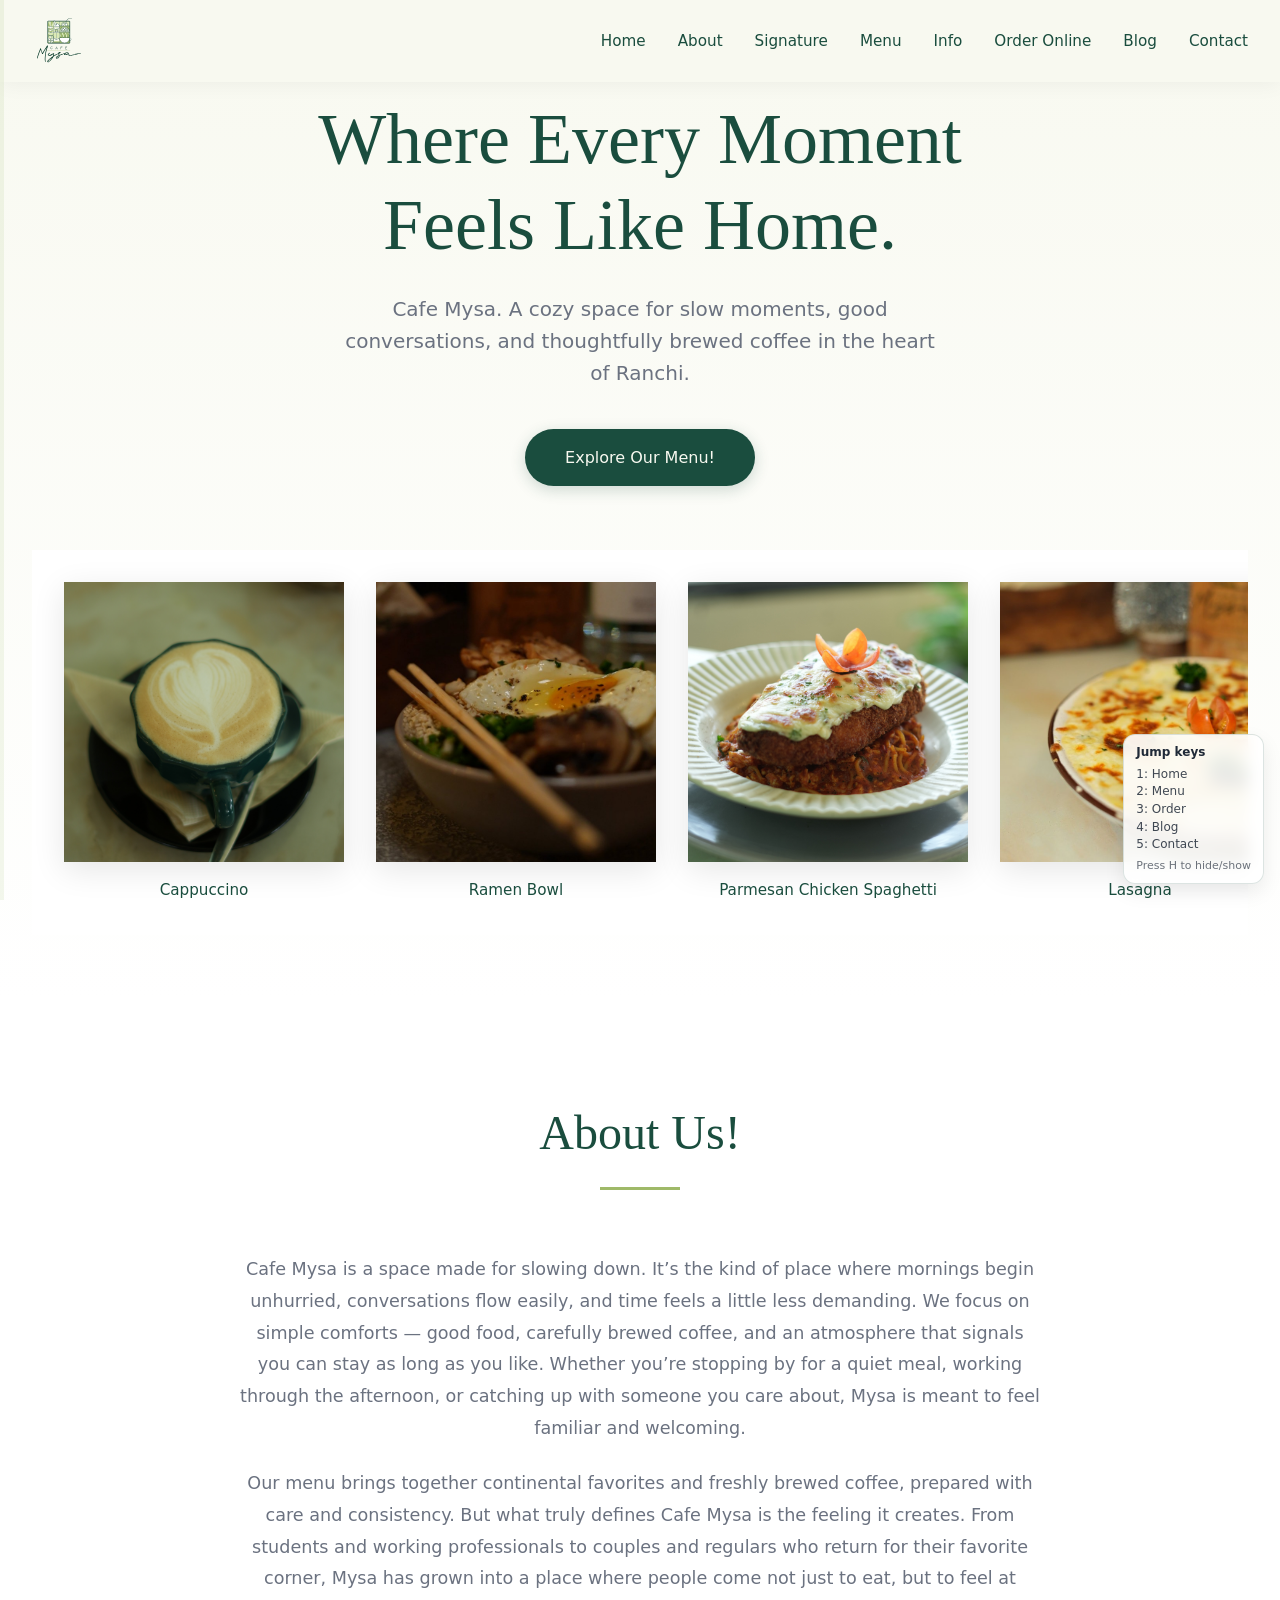
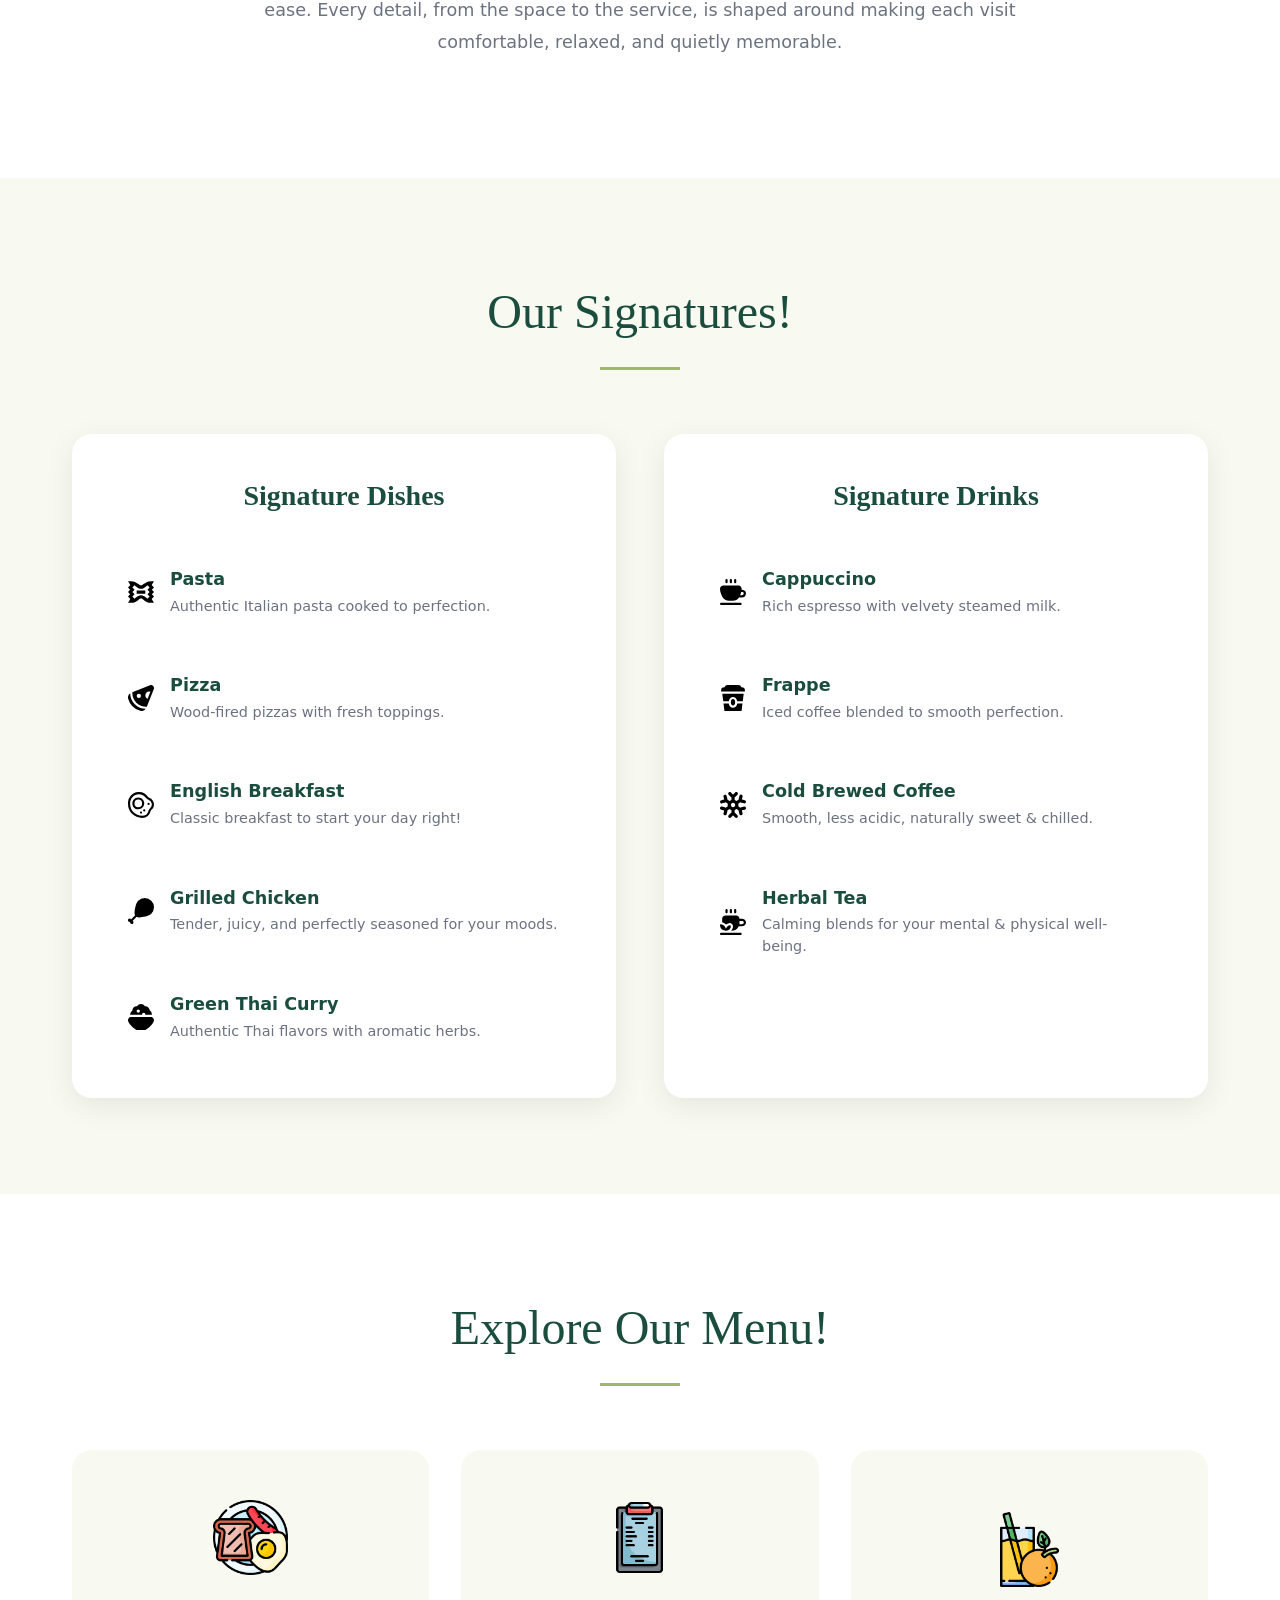
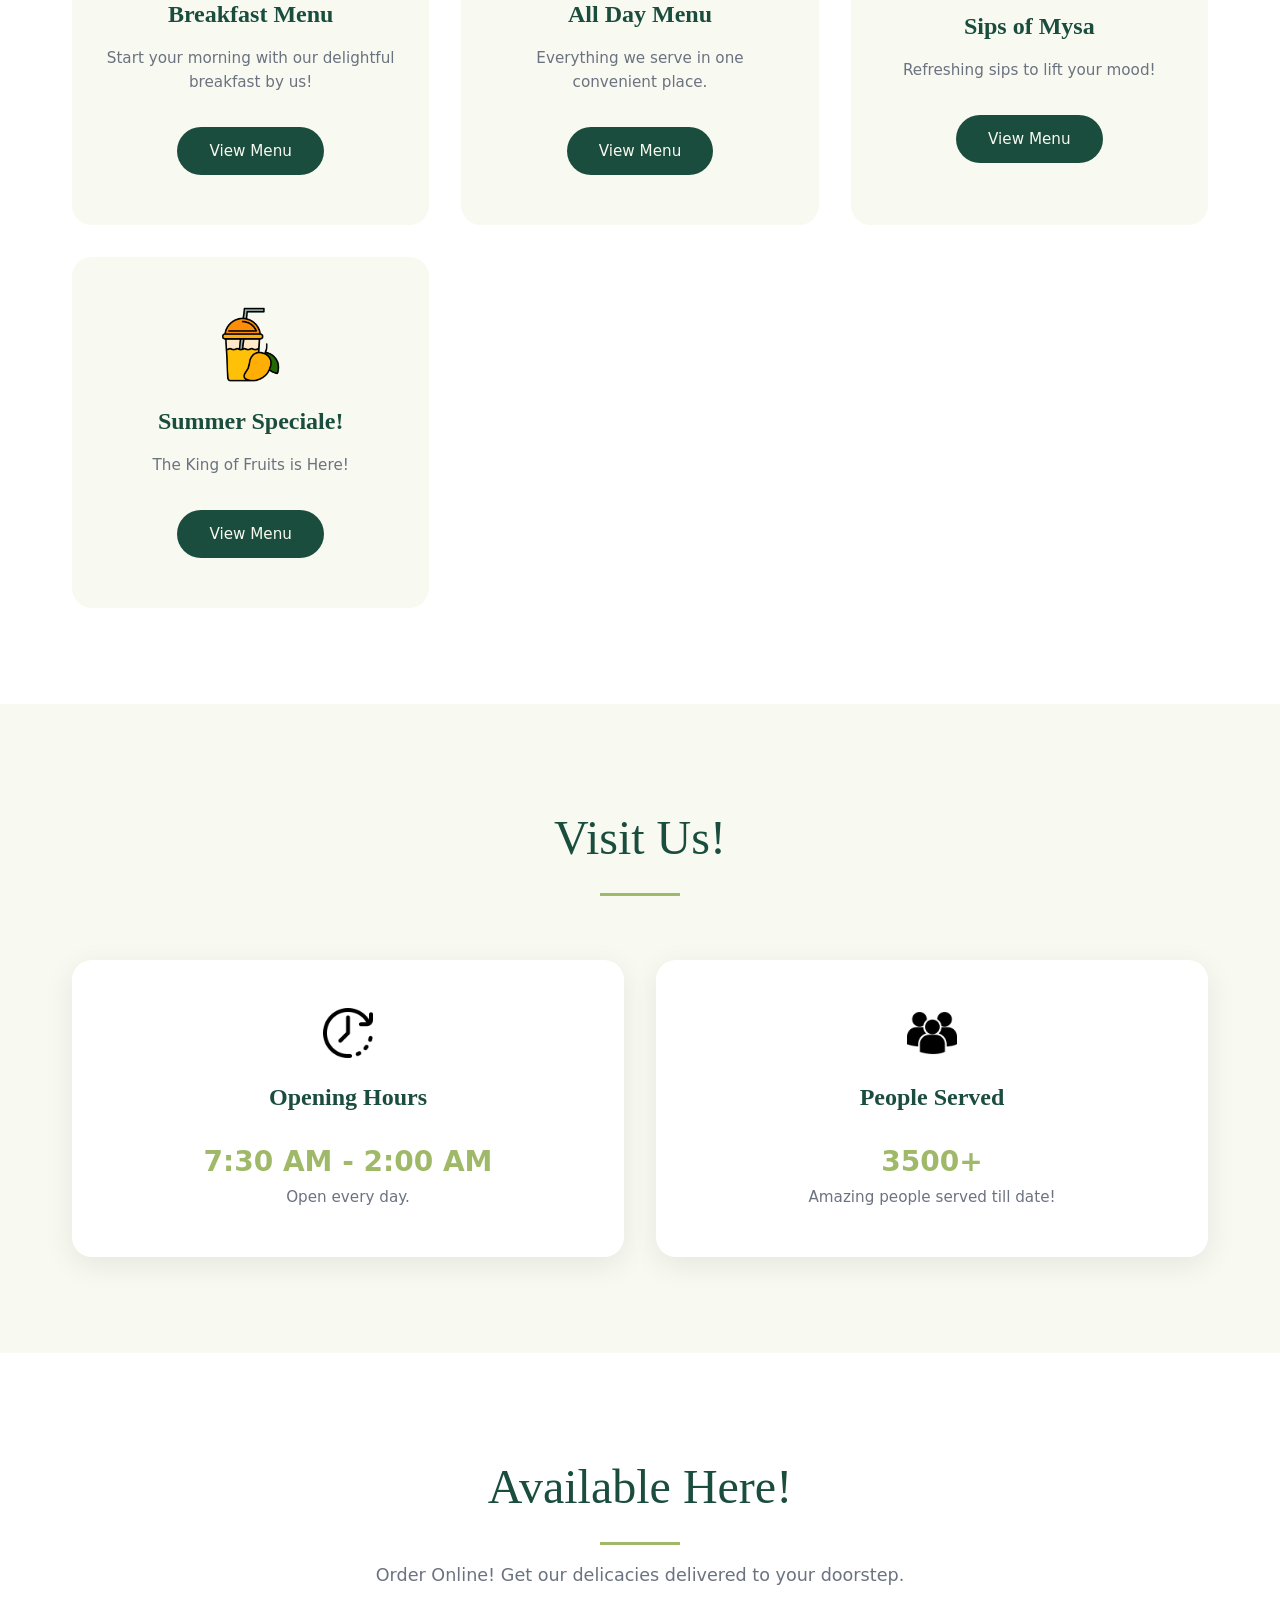
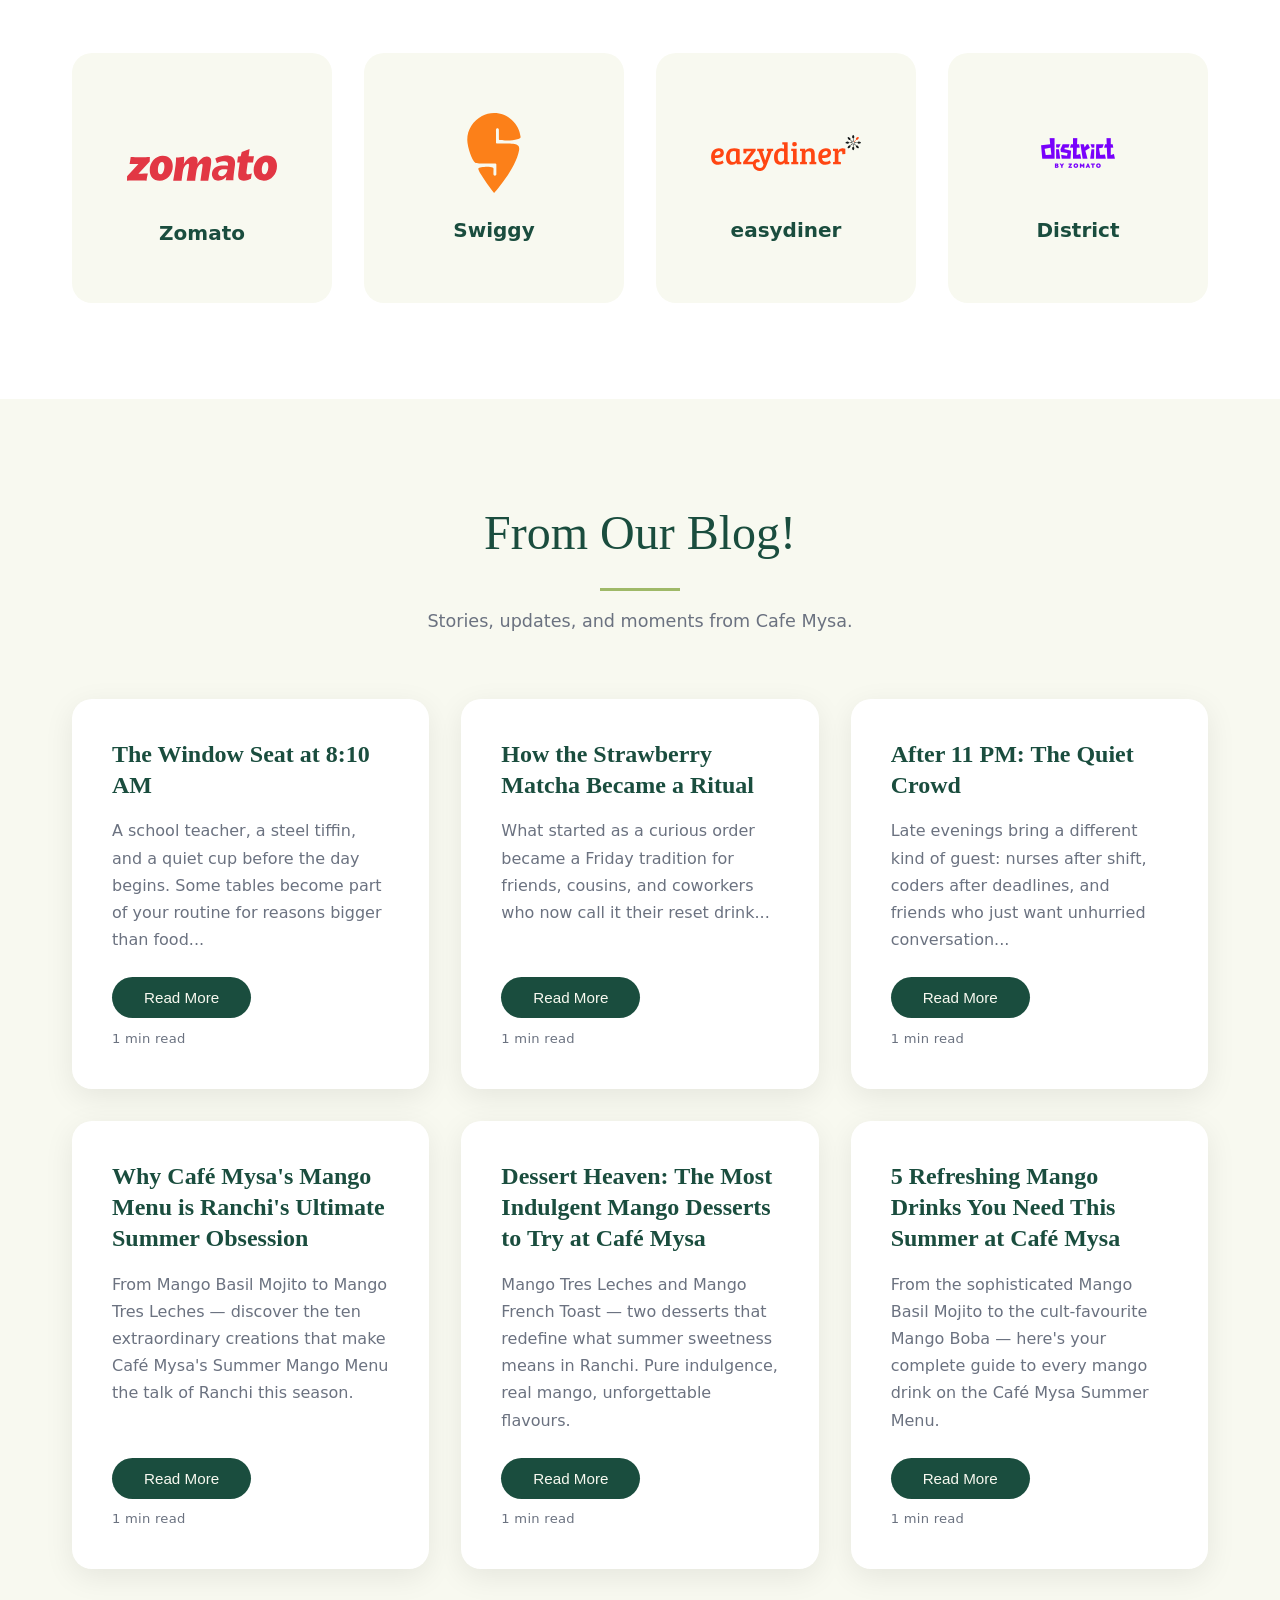
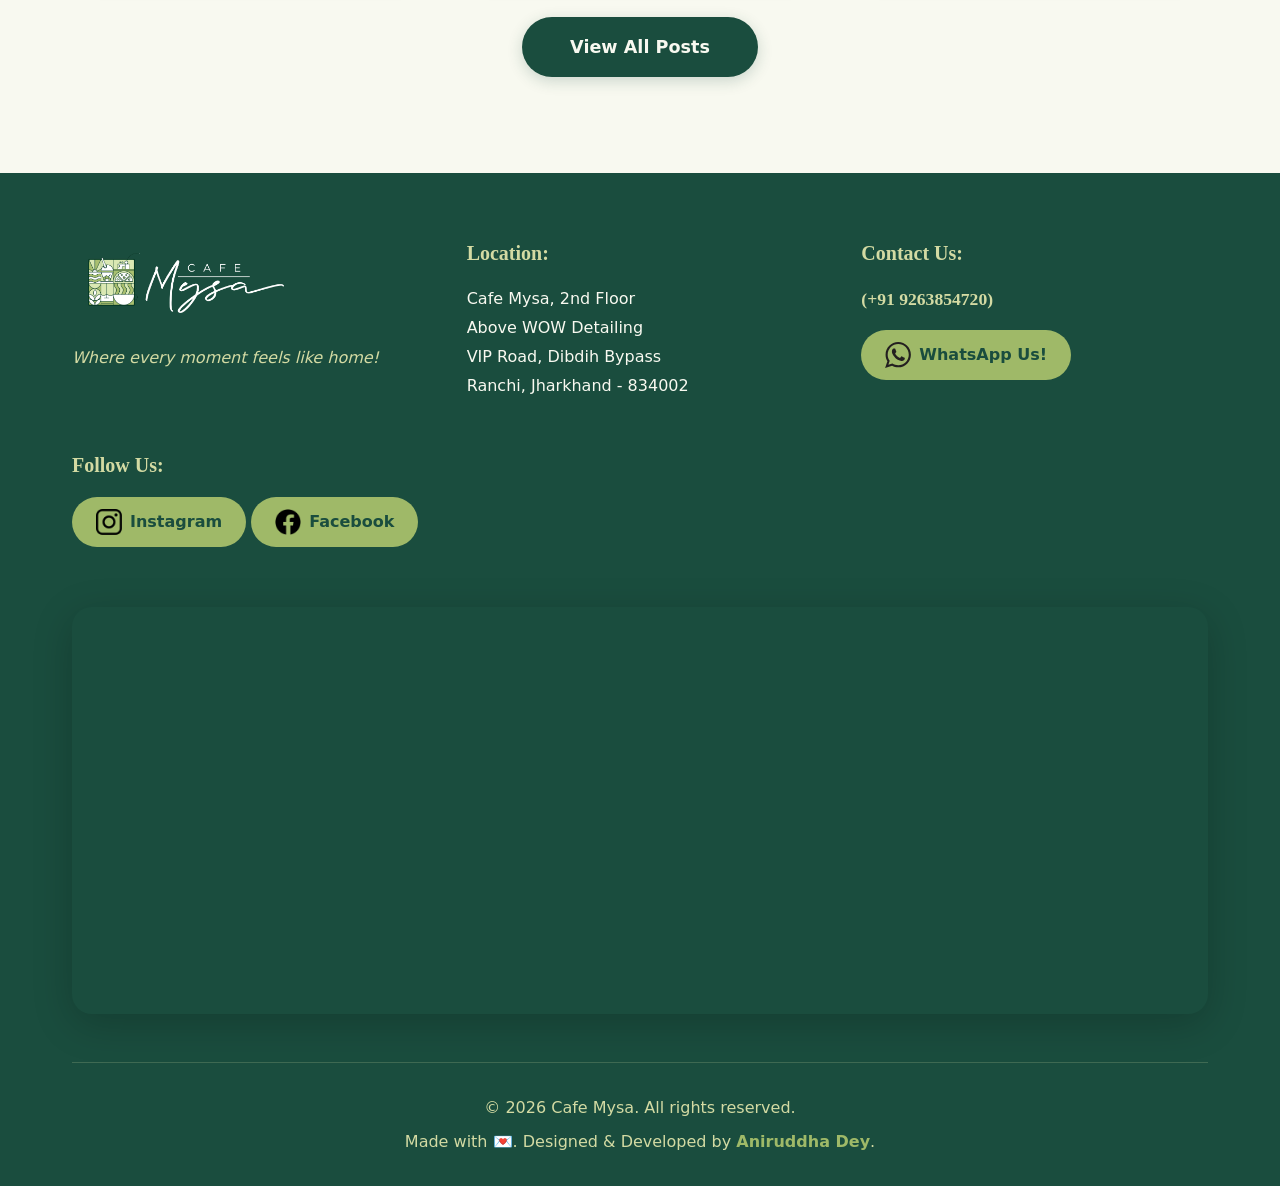
==== index.html @ 949f26b7 "Add summer mango menu blogs (blog11-blog20)" ====
<!DOCTYPE html>
<!-- Website designed and developed by Aniruddha Dey -->
<html lang="en">
<head>
    <meta charset="UTF-8">
    <meta name="viewport" content="width=device-width, initial-scale=1.0">
    <title>Cafe Mysa - Where Every Moment Feels Like Home.</title>
    <meta name="description" content="Cafe Mysa serves the best continental food and freshly brewed coffee in Ranchi, Jharkhand. Experience comfort, taste, and warmth.">
    <link rel="stylesheet" href="./css/style.css">
</head>
<body>
    
    <!-- ===============================
         LOADING SCREEN
         =============================== -->
    <div class="loader" id="loader">
        <div class="loader-content">
            <img src="assets/Cafe Mysa_Final-01.svg" alt="Cafe Mysa Logo" class="loader-logo">
            <h1 class="loader-text">Welcome to Cafe Mysa!</h1>
        </div>
    </div>

    <!-- ===============================
         NAVIGATION
         =============================== -->
    <nav class="navbar" id="navbar">
        <div class="nav-container">
            <div class="nav-logo">
                <img src="./assets/Cafe Mysa_Final-01.svg" alt="Cafe Mysa Logo">
            </div>
            <button class="nav-toggle" id="navToggle" aria-label="Toggle navigation">
                <span></span>
                <span></span>
                <span></span>
            </button>
            <ul class="nav-menu" id="navMenu">
                <li><a href="#home" class="nav-link">Home</a></li>
                <li><a href="#about" class="nav-link">About</a></li>
                <li><a href="#signature" class="nav-link">Signature</a></li>
                <li><a href="#menu" class="nav-link">Menu</a></li>
                <li><a href="#info" class="nav-link">Info</a></li>
                <li><a href="#order" class="nav-link">Order Online</a></li>
                <li><a href="#blog" class="nav-link">Blog</a></li>
                <li><a href="#contact" class="nav-link">Contact</a></li>
            </ul>
        </div>
    </nav>

    <!-- ===============================
         HERO SECTION
         =============================== -->
    <section class="hero" id="home">
        <div class="hero-content">
            <h1 class="hero-title fade-in">Where Every Moment<br>Feels Like Home.</h1>
            <p class="hero-subtitle fade-in-delay">Cafe Mysa. A cozy space for slow moments, good conversations, and thoughtfully brewed coffee in the heart of Ranchi.</p>
            <a href="#menu" class="cta-button fade-in-delay-2">Explore Our Menu!</a>
        </div>
        
        <!-- Horizontal Scrolling Image Strip -->
        <div class="image-strip-container">
            <div class="image-strip" id="imageStrip">
                <!-- Signature Dishes -->
                <div class="strip-item">
                    <div class="strip-image">
                        <img src="./images/Cappuccino.JPG" alt="Cappuccino">
                    </div>
                    <p class="strip-label">Cappuccino</p>
                </div>
                <div class="strip-item">
                    <div class="strip-image">
                        <img src="./images/Ramen_Bowl.JPG" alt="Ramen Bowl">
                    </div>
                    <p class="strip-label">Ramen Bowl</p>
                </div>
                <div class="strip-item">
                    <div class="strip-image">
                        <img src="./images/ChickenSpaghetti.JPG" alt="Chicken Spaghetti">
                    </div>
                    <p class="strip-label">Parmesan Chicken Spaghetti</p>
                </div>
                <div class="strip-item">
                    <div class="strip-image">
                        <img src="./images/Lasagna.JPG" alt="Lasagna">
                    </div>
                    <p class="strip-label">Lasagna</p>
                </div>
                <div class="strip-item">
                    <div class="strip-image">
                        <img src="./images/LotusBiscoffCheescake.JPG" alt="Lotus Biscoff Cheescake">
                    </div>
                    <p class="strip-label">Lotus Biscoff Cheescake</p>
                </div>
                <!-- Signature Drinks -->
                <div class="strip-item">
                    <div class="strip-image">
                         <img src="./images/Jhol Momo.JPG" alt="Jhol Momo">
                    </div>
                    <p class="strip-label">Jhol Momo</p>
                </div>
                <div class="strip-item">
                    <div class="strip-image">
                         <img src="./images/StrawberryMatcha.jpg" alt="Strawberry Matcha Frappe">
                    </div>
                    <p class="strip-label">Strawberry Matcha Frappe</p>
                </div>
                <div class="strip-item">
                    <div class="strip-image">
                        <img src="./images/GrilledChicken.JPG" alt="Grilled Chicken">
                    </div>
                    <p class="strip-label">Grilled Chicken</p>
                </div>
                <div class="strip-item">
                    <div class="strip-image">
                        <img src="./images/MatchaLatte.jpg" alt="Matcha Latte">
                    </div>
                    <p class="strip-label">Matcha Latte</p>
                </div>
            </div>
        </div>
    </section>

    <!-- ===============================
         ABOUT US SECTION
         =============================== -->
    <section class="about" id="about">
        <div class="container">
            <div class="section-header">
                <h2 class="section-title reveal">About Us!</h2>
                <div class="title-underline"></div>
            </div>
            <div class="about-content reveal">
                <p class="about-text">
                    Cafe Mysa is a space made for slowing down. It’s the kind of place where mornings begin unhurried, conversations flow easily, and time feels a little less demanding. We focus on simple comforts — good food, carefully brewed coffee, and an atmosphere that signals you can stay as long as you like. Whether you’re stopping by for a quiet meal, working through the afternoon, or catching up with someone you care about, Mysa is meant to feel familiar and welcoming.
                </p>
                <p class="about-text">
                    Our menu brings together continental favorites and freshly brewed coffee, prepared with care and consistency. But what truly defines Cafe Mysa is the feeling it creates. From students and working professionals to couples and regulars who return for their favorite corner, Mysa has grown into a place where people come not just to eat, but to feel at ease. Every detail, from the space to the service, is shaped around making each visit comfortable, relaxed, and quietly memorable.
                </p>
            </div>
        </div>
    </section>

    <!-- ===============================
         SIGNATURE SECTION
         =============================== -->
    <section class="signature" id="signature">
        <div class="container">
            <div class="section-header">
                <h2 class="section-title reveal">Our Signatures!</h2>
                <div class="title-underline"></div>
            </div>
            
            <div class="signature-grid">
                <!-- Signature Dishes -->
                <div class="signature-column reveal">
                    <h3 class="signature-subtitle">Signature Dishes</h3>
                    <div class="signature-list">
                        <div class="signature-item">
                            <div class="signature-icon">
                                <div class="pasta-icon">
                            <img src="./icons/pasta.svg" alt="Pasta Icon">
                        </div>
                            </div>
                            <div class="signature-details">
                                <h4>Pasta</h4>
                                <p>Authentic Italian pasta cooked to perfection.</p>
                            </div>
                        </div>
                        <div class="signature-item">
                            <div class="signature-icon">
                                <div class="pizza-icon">
                            <img src="./icons/pizza-slice.svg" alt="Pizza Icon">
                        </div>
                            </div>
                            <div class="signature-details">
                                <h4>Pizza</h4>
                                <p>Wood-fired pizzas with fresh toppings.</p>
                            </div>
                        </div>
                        <div class="signature-item">
                            <div class="signature-icon">
                                <div class="breakfast-icon">
                            <img src="./icons/english breakfast.svg" alt="English Breakfast Icon">
                        </div>
                            </div>
                            <div class="signature-details">
                                <h4>English Breakfast</h4>
                                <p>Classic breakfast to start your day right!</p>
                            </div>
                        </div>
                        <div class="signature-item">
                            <div class="signature-icon">
                                <div class="chicken-icon">
                            <img src="./icons/chicken.svg" alt="Chicken Icon">
                        </div>
                            </div>
                            <div class="signature-details">
                                <h4>Grilled Chicken</h4>
                                <p>Tender, juicy, and perfectly seasoned for your moods.</p>
                            </div>
                        </div>
                        <div class="signature-item">
                            <div class="signature-icon">
                                <div class="curry-icon">
                            <img src="./icons/green thai curry.svg" alt="Green Thai Curry Icon">
                        </div>
                            </div>
                            <div class="signature-details">
                                <h4>Green Thai Curry</h4>
                                <p>Authentic Thai flavors with aromatic herbs.</p>
                            </div>
                        </div>
                    </div>
                </div>

                <!-- Signature Drinks -->
                <div class="signature-column reveal">
                    <h3 class="signature-subtitle">Signature Drinks</h3>
                    <div class="signature-list">
                        <div class="signature-item">
                            <div class="signature-icon">
                                <div class="cappuccino-icon">
                            <img src="./icons/cappucino.svg" alt="Cappuccino Icon">
                        </div>
                            </div>
                            <div class="signature-details">
                                <h4>Cappuccino</h4>
                                <p>Rich espresso with velvety steamed milk.</p>
                            </div>
                        </div>
                        <div class="signature-item">
                            <div class="signature-icon">
                                <div class="frappe-icon">
                            <img src="./icons/frappe.svg" alt="Frappe Icon">
                        </div>
                            </div>
                            <div class="signature-details">
                                <h4>Frappe</h4>
                                <p>Iced coffee blended to smooth perfection.</p>
                            </div>
                        </div>
                        <div class="signature-item">
                            <div class="signature-icon">
                                <div class="cold-brew-icon">
                            <img src="./icons/cold coffee.svg" alt="Cold Brewed Coffee Icon">
                        </div>
                            </div>
                            <div class="signature-details">
                                <h4>Cold Brewed Coffee</h4>
                                <p>Smooth, less acidic, naturally sweet & chilled.</p>
                            </div>
                        </div>
                        <div class="signature-item">
                            <div class="signature-icon">
                                <div class="herbaltea-icon">
                            <img src="./icons/tea.svg" alt="Herbal Tea Icon">
                        </div>
                            </div>
                            <div class="signature-details">
                                <h4>Herbal Tea</h4>
                                <p>Calming blends for your mental & physical well-being.</p>
                            </div>
                        </div>
                    </div>
                </div>
            </div>
        </div>
    </section>

    <!-- ===============================
         MENU SECTION
         =============================== -->
    <section class="menu-section" id="menu">
        <div class="container">
            <div class="section-header">
                <h2 class="section-title reveal">Explore Our Menu!</h2>
                <div class="title-underline"></div>
            </div>
            
            <div class="menu-grid">
                <div class="menu-card reveal">
                    <div class="menu-card-icon">
                        <div class="breakfastmenu-icon">
                            <img src="./icons/breakfast-menu.svg" alt="Breakfast Menu Icon">
                        </div>
                    </div>
                    <h3>Breakfast Menu</h3>
                    <p>Start your morning with our delightful breakfast by us!</p>
                    <a href="#" class="menu-button" data-menu="breakfast">View Menu</a>
                </div>
                
                <div class="menu-card reveal">
                    <div class="fullmenu-icon">
                        <div class="fullmenu-icon">
                            <img src="./icons/mainmenu.svg" alt="Main Menu Icon">
                        </div>
                    </div>
                    <h3>All Day Menu</h3>
                    <p>Everything we serve in one convenient place.</p>
                    <a href="#" class="menu-button" data-menu="FullMenu">View Menu</a>
                </div>
                
                <div class="menu-card reveal">
                    <div class="sips-icon">
                        <div class="sips-icon">
                            <img src="./icons/sips-logo.svg" alt="Sips of Mysa Icon">
                        </div>
                    </div>
                    <h3>Sips of Mysa</h3>
                    <p>Refreshing sips to lift your mood!</p>
                    <a href="#" class="menu-button" data-menu="Sips">View Menu</a>
                </div>

                <div class="menu-card reveal">
                    <div class="summerspeciale-icon">
                        <div class="summerspeciale-icon">
                            <img src="./icons/summer-speciale.svg" alt="Summer Speciale Icon">
                        </div>
                    </div>
                    <h3>Summer Speciale!</h3>
                    <p>The King of Fruits is Here!</p>
                    <a href="#" class="menu-button" data-menu="SummerSpeciale">View Menu</a>
                </div>
            </div>
        </div>
    </section>

    <!-- ===============================
         CAFE INFO SECTION
         =============================== -->
    <section class="info-section" id="info">
        <div class="container">
            <div class="section-header">
                <h2 class="section-title reveal">Visit Us!</h2>
                <div class="title-underline"></div>
            </div>
            
            <div class="info-grid">
                <div class="info-card reveal">
                    <div class="info-icon">
                        <div class="clock-icon">
                            <img src="./icons/clock.svg" alt="Clock Icon">
                        </div>
                    </div>
                    <h3>Opening Hours</h3>
                    <div class="info-details">
                        <p class="info-highlight">7:30 AM - 2:00 AM</p>
                        <p class="info-subtext">Open every day.</p>
                    </div>
                </div>
                
                <div class="info-card reveal">
                    <div class="info-icon">
                        <div class="people-icon">
                            <img src="./icons/servingpeople.svg" alt="Serving People Icon">
                        </div>
                    </div>
                    <h3>People Served</h3>
                    <div class="info-details">
                        <p class="info-highlight">3500+</p>
                        <p class="info-subtext">Amazing people served till date!</p>
                    </div>
                </div>
            </div>
        </div>
    </section>

    <!-- ===============================
         DELIVERY PLATFORMS SECTION
         =============================== -->
    <section class="delivery-section" id="order">
        <div class="container">
            <div class="section-header">
                <h2 class="section-title reveal">Available Here!</h2>
                <div class="title-underline"></div>
                <p class="section-subtitle reveal">Order Online! Get our delicacies delivered to your doorstep.</p>
            </div>
            
            <div class="delivery-grid">
                <a href="#" class="delivery-card reveal" data-platform="zomato">
                    <div class="zomato-icon">
                        <img src="./icons/Zomato_Logo.svg" alt="Zomato Icon">
                    </div>
                    <h3>Zomato</h3>
                </a>
                
                <a href="#" class="delivery-card reveal" data-platform="swiggy">
                    <div class="delivery-icon">
                        <div class="swiggy-icon">
                            <img src="./icons/swiggy logo.svg" alt="Swiggy Icon">
                        </div>
                    </div>
                    <h3>Swiggy</h3>
                </a>
                
                <a href="#" class="delivery-card reveal" data-platform="easydiner">
                    <div class="delivery-icon">
                        <div class="easydiner-icon">
                            <img src="./icons/easy diner logo.svg" alt="Easydiner Icon">
                        </div>
                    </div>
                    <h3>easydiner</h3>
                </a>
                
                <a href="#" class="delivery-card reveal" data-platform="district">
                    <div class="delivery-icon">
                        <div class="district-icon">
                            <img src="./icons/district logo.svg" alt="District Icon">
                        </div>
                    </div>
                    <h3>District</h3>
                </a>
            </div>
        </div>
    </section>

    <!-- ===============================
     BLOG SECTION
     =============================== -->
<section class="blog-section" id="blog">
    <div class="container">
        <div class="section-header">
            <h2 class="section-title reveal">From Our Blog!</h2>
            <div class="title-underline"></div>
            <p class="section-subtitle reveal">Stories, updates, and moments from Cafe Mysa.</p>
        </div>
        
        <div class="blog-grid">
            <!-- Blog Post 1 -->
            <div class="blog-card reveal" data-blog="blog1">
                <h3>The Window Seat at 8:10 AM</h3>
                <p class="blog-preview">A school teacher, a steel tiffin, and a quiet cup before the day begins. Some tables become part of your routine for reasons bigger than food...</p>
                <button class="blog-read-more">Read More</button>
            </div>
            
            <!-- Blog Post 2 -->
            <div class="blog-card reveal" data-blog="blog2">
                <h3>How the Strawberry Matcha Became a Ritual</h3>
                <p class="blog-preview">What started as a curious order became a Friday tradition for friends, cousins, and coworkers who now call it their reset drink...</p>
                <button class="blog-read-more">Read More</button>
            </div>
            
            <!-- Blog Post 3 -->
            <div class="blog-card reveal" data-blog="blog3">
                <h3>After 11 PM: The Quiet Crowd</h3>
                <p class="blog-preview">Late evenings bring a different kind of guest: nurses after shift, coders after deadlines, and friends who just want unhurried conversation...</p>
                <button class="blog-read-more">Read More</button>
            </div>

            <!-- Blog Post 11 -->
            <div class="blog-card reveal" data-blog="blog11">
                <h3>Why Café Mysa's Mango Menu is Ranchi's Ultimate Summer Obsession</h3>
                <p class="blog-preview">From Mango Basil Mojito to Mango Tres Leches — discover the ten extraordinary creations that make Café Mysa's Summer Mango Menu the talk of Ranchi this season.</p>
                <button class="blog-read-more">Read More</button>
            </div>

            <!-- Blog Post 12 -->
            <div class="blog-card reveal" data-blog="blog12">
                <h3>Dessert Heaven: The Most Indulgent Mango Desserts to Try at Café Mysa</h3>
                <p class="blog-preview">Mango Tres Leches and Mango French Toast — two desserts that redefine what summer sweetness means in Ranchi. Pure indulgence, real mango, unforgettable flavours.</p>
                <button class="blog-read-more">Read More</button>
            </div>

            <!-- Blog Post 13 -->
            <div class="blog-card reveal" data-blog="blog13">
                <h3>5 Refreshing Mango Drinks You Need This Summer at Café Mysa</h3>
                <p class="blog-preview">From the sophisticated Mango Basil Mojito to the cult-favourite Mango Boba — here's your complete guide to every mango drink on the Café Mysa Summer Menu.</p>
                <button class="blog-read-more">Read More</button>
            </div>
            </div>
        <div class="blog-view-all">
            <a href="./blog.html" class="blog-view-all-button">View All Posts</a>
        </div>
        
    </div>
</section>
        </div>
    </div>
</section>

<!-- Blog Popup Modal -->
<div class="blog-modal" id="blogModal">
    <div class="blog-modal-content">
        <button class="blog-modal-close" id="closeModal">&times;</button>
        <h2 class="blog-modal-title" id="blogTitle"></h2>
        <div class="blog-modal-body" id="blogBody"></div>
    </div>
</div>

    <!-- ===============================
         FOOTER / CONTACT SECTION
         =============================== -->
    <footer class="footer" id="contact">
        <div class="container">
            <div class="footer-content">
    <div class="footer-section">
        <img src="./assets/Logo_Secondary.png" alt="Cafe Mysa Logo" class="footer-logo">
        <p class="footer-tagline">Where every moment feels like home!</p>
    </div>
    
    <div class="footer-section">
        <h4>Location:</h4>
        <p class="footer-address">
            Cafe Mysa, 2nd Floor<br>
            Above WOW Detailing<br>
            VIP Road, Dibdih Bypass<br>
            Ranchi, Jharkhand - 834002
        </p>
    </div>
    
    <div class="footer-section">
        <h4>Contact Us:</h4>
        <h6>(+91 9263854720)</h6>
        <a href="https://wa.me/9263854720" class="whatsapp-button" target="_blank" rel="noopener">
            <div class="whatsapp-icon">
                <img src="./icons/whatsapplogo.svg" alt="WhatsApp Icon">
            </div>
            WhatsApp Us!
        </a>
    </div>
    
    <div class="footer-section">
        <h4>Follow Us:</h4>
        <a href="https://instagram.com/cafemysa" target="_blank" rel="noopener" class="instagram-button">
            <div class="instagram-icon">
                <img src="./assets/instagram-logo.svg" alt="Instagram Icon">
            </div>
            Instagram
        </a>
        <a href="https://facebook.com/cafemysa" target="_blank" rel="noopener" class="facebook-button">
            <div class="facebook-icon">
                <img src="./assets/facebook-logo.svg" alt="Facebook Icon">
            </div>
            Facebook
        </a>
    </div>
</div>

            <!-- Google Maps Embed -->
            <div class="map-container reveal">
                <iframe 
                    src="https://www.google.com/maps/embed?pb=!1m18!1m12!1m3!1d3662.8753!2d85.3089!3d23.3441!2m3!1f0!2f0!3f0!3m2!1i1024!2i768!4f13.1!3m3!1m2!1s0x0%3A0x0!2zMjPCsDIwJzM4LjgiTiA4NcKwMTgnMzIuMCJF!5e0!3m2!1sen!2sin!4v1234567890"
                    width="100%" 
                    height="400" 
                    style="border:0;" 
                    allowfullscreen="" 
                    loading="lazy" 
                    referrerpolicy="no-referrer-when-downgrade">
                </iframe>
            </div>
            
            <div class="footer-bottom">
    <p>&copy; 2026 Cafe Mysa. All rights reserved.</p>
   <p class="footer-credits">Made with 💌. Designed & Developed by <a href="https://www.linkedin.com/in/anirxddh/" target="_blank" rel="noopener" class="credit-link">Aniruddha Dey</a>.</p>
</div>
        </div>

    <script src="./js/script.js"></script>
</body>
</html>
---- css/style.css ----
/* ===============================
   CSS CUSTOM PROPERTIES (Variables)
   =============================== */
:root {
    /* Color Palette - Based on Cafe Mysa Brand */
    --color-dark-green: #1a4d3e;
    --color-medium-green: #9fb968;
    --color-light-green: #d3daa3;
    --color-cream: #f8f9f0;
    --color-black: #0a0a0a;
    --color-white: #ffffff;
    --color-gray: #6b7280;
    
    /* Typography */
    --font-primary: 'Georgia', 'Times New Roman', serif;
    --font-secondary: -apple-system, BlinkMacSystemFont, 'Segoe UI', system-ui, sans-serif;
    
    /* Spacing */
    --spacing-xs: 0.5rem;
    --spacing-sm: 1rem;
    --spacing-md: 2rem;
    --spacing-lg: 4rem;
    --spacing-xl: 6rem;
    
    /* Transitions */
    --transition-smooth: all 0.4s cubic-bezier(0.4, 0, 0.2, 1);
    --transition-fast: all 0.2s ease;
}

/* ===============================
   RESET & BASE STYLES
   =============================== */
* {
    margin: 0;
    padding: 0;
    box-sizing: border-box;
}

html {
    scroll-behavior: smooth;
    overflow-x: hidden;
}

body {
    font-family: var(--font-secondary);
    background-color: var(--color-cream);
    color: var(--color-black);
    line-height: 1.6;
    overflow-x: hidden;
}

img {
    max-width: 100%;
    height: auto;
    display: block;
}

a {
    text-decoration: none;
    color: inherit;
}

/* ===============================
   LOADING SCREEN
   =============================== */
.loader {
    position: fixed;
    top: 0;
    left: 0;
    width: 100%;
    height: 100vh;
    background: var(--color-light-green);
    display: flex;
    justify-content: center;
    align-items: center;
    z-index: 10000;
    opacity: 1;
    transition: opacity 0.8s ease, visibility 0.8s ease;
}

.loader.fade-out {
    opacity: 0;
    visibility: hidden;
}

.loader-content {
    display: flex;
    flex-direction: column;
    align-items: center;
    text-align: center;
}

.loader-logo {
  width: 150px;
  margin-bottom: 5px;
  animation: fadeInOut 1.5s ease-in-out;
}

.loader-text {
    font-family: var(--font-primary);
    font-size: clamp(2.2rem, 4vw, 3.2rem);
    padding-bottom: none;
    color: var(--color-dark-green);
    font-weight: 300;
    letter-spacing: 0.1em;
    animation: fadeInOut 1.5s ease-in-out;
}

@keyframes fadeInOut {
    0%, 100% { opacity: 0; transform: translateY(20px); }
    50% { opacity: 1; transform: translateY(0); }
}

/* ===============================
   NAVIGATION
   =============================== */
.navbar {
    position: fixed;
    top: 0;
    left: 0;
    width: 100%;
    background: rgba(248, 249, 240, 0.95);
    backdrop-filter: blur(10px);
    z-index: 1000;
    box-shadow: 0 2px 20px rgba(0, 0, 0, 0.05);
    transition: var(--transition-smooth);
}

.nav-container {
    max-width: 1400px;
    margin: 0 auto;
    padding: 1rem 2rem;
    display: flex;
    justify-content: space-between;
    align-items: center;
}

.nav-logo img {
    height: 50px;
    width: auto;
}

.nav-menu {
    display: flex;
    list-style: none;
    gap: 2rem;
}

.nav-link {
    font-size: 0.95rem;
    font-weight: 500;
    color: var(--color-dark-green);
    transition: var(--transition-fast);
    position: relative;
}

.nav-link::after {
    content: '';
    position: absolute;
    bottom: -5px;
    left: 0;
    width: 0;
    height: 2px;
    background: var(--color-medium-green);
    transition: width 0.3s ease;
}

.nav-link:hover::after {
    width: 100%;
}

.nav-toggle {
    display: none;
    flex-direction: column;
    gap: 5px;
    background: none;
    border: none;
    cursor: pointer;
    padding: 5px;
}

.nav-toggle span {
    width: 25px;
    height: 2px;
    background: var(--color-dark-green);
    transition: var(--transition-fast);
}

/* ===============================
   HERO SECTION
   =============================== */
.hero {
    min-height: 100vh;
    display: flex;
    flex-direction: column;
    justify-content: center;
    align-items: center;
    padding: 6rem 2rem 4rem;
    background: linear-gradient(to bottom, var(--color-cream), var(--color-white));
}

.hero-content {
    text-align: center;
    max-width: 900px;
    margin-bottom: 4rem;
}

.hero-title {
    font-family: var(--font-primary);
    font-size: clamp(2.5rem, 6vw, 4.5rem);
    font-weight: 400;
    color: var(--color-dark-green);
    line-height: 1.2;
    margin-bottom: 1.5rem;
}

.hero-subtitle {
    font-size: clamp(1rem, 2vw, 1.25rem);
    color: var(--color-gray);
    margin-bottom: 2.5rem;
    max-width: 600px;
    margin-left: auto;
    margin-right: auto;
}

.cta-button {
    display: inline-block;
    padding: 1rem 2.5rem;
    background: var(--color-dark-green);
    color: var(--color-cream);
    border-radius: 50px;
    font-size: 1rem;
    font-weight: 500;
    transition: var(--transition-smooth);
    box-shadow: 0 4px 15px rgba(26, 77, 62, 0.2);
}

.cta-button:hover {
    background: var(--color-medium-green);
    transform: translateY(-2px);
    box-shadow: 0 6px 20px rgba(26, 77, 62, 0.3);
}

/* Fade-in animations */
.fade-in {
    animation: fadeInUp 0.8s ease forwards;
    opacity: 0;
}

.fade-in-delay {
    animation: fadeInUp 0.8s ease 0.2s forwards;
    opacity: 0;
}

.fade-in-delay-2 {
    animation: fadeInUp 0.8s ease 0.4s forwards;
    opacity: 0;
}

@keyframes fadeInUp {
    to {
        opacity: 1;
        transform: translateY(0);
    }
    from {
        opacity: 0;
        transform: translateY(30px);
    }
}

/* ===============================
   HORIZONTAL IMAGE STRIP
   =============================== */
.image-strip-container {
    width: 100%;
    overflow: hidden;
    padding: 2rem 0;
    background: var(--color-white);
}

.image-strip:hover {
    animation-play-state: paused;
}

@keyframes scrollStrip {
    0% { transform: translateX(0); }
    100% { transform: translateX(-50%); }
}

.image-strip {
    display: flex;
    gap: 2rem;
    padding: 0 2rem;
    width: max-content;
    animation: seamless-scroll 60s linear infinite;
}

@keyframes seamless-scroll {
    0% {
        transform: translateX(0);
    }
    100% {
        transform: translateX(calc(var(--strip-width, -100%) * -1));
    }
}

.strip-item {
    flex: 0 0 auto;
    text-align: center;
}

.strip-image {
    width: 280px;
    height: 280px;
    border-radius: 0;
    overflow: hidden;
    box-shadow: 0 8px 30px rgba(0, 0, 0, 0.1);
    transition: var(--transition-smooth);
}

/* Base image styling for all strip images */
.strip-image img {
    width: 100%;
    height: 100%;
    object-fit: cover;
    object-position: center;
    display: block;
    transition: var(--transition-smooth);
}

/* Container styling for specific images */
.spaghetti-image,
.doria-image,
.biscoff-image,
.strawberryfrappe-image,
.matchlatte-image,
.omurice-image {
    width: 280px;
    height: 280px;
    border-radius: 0;
    overflow: hidden;
    box-shadow: 0 8px 30px rgba(0, 0, 0, 0.1);
    transition: var(--transition-smooth);
}

/* Specific object-fit overrides for landscape/portrait images */
.spaghetti-image img {
    object-fit: contain;
    background-color: var(--color-cream);
}

.doria-image img {
    object-fit: contain;
    background-color: var(--color-cream);
}

.biscoff-image img {
    object-fit: contain;
    background-color: var(--color-cream);
}

.strawberryfrappe-image img {
    object-fit: contain;
    background-color: var(--color-cream);
}

.matchlatte-image img {
    object-fit: contain;
    background-color: var(--color-cream);
}

.omurice-image img {
    object-fit: contain;
    background-color: var(--color-cream);
}

/* Hover effects for all strip images */
.strip-item:hover .strip-image,
.strip-item:hover .spaghetti-image,
.strip-item:hover .doria-image,
.strip-item:hover .biscoff-image,
.strip-item:hover .strawberryfrappe-image,
.strip-item:hover .matchlatte-image,
.strip-item:hover .omurice-image {
    transform: scale(1.05);
    box-shadow: 0 12px 40px rgba(0, 0, 0, 0.15);
}

.strip-item:hover .strip-image {
    transform: scale(1.05);
    box-shadow: 0 12px 40px rgba(0, 0, 0, 0.15);
}

.placeholder-image {
    width: 100%;
    height: 100%;
    background-size: cover;
    background-position: center;
}

/* Placeholder image backgrounds with gradient overlays */
.pasta { background: linear-gradient(135deg, #ff9a56, #ff6b6b); }
.pizza { background: linear-gradient(135deg, #f39c12, #e74c3c); }
.breakfast { background: linear-gradient(135deg, #fdcb6e, #fab1a0); }
.chicken { background: linear-gradient(135deg, #6c5ce7, #a29bfe); }
.curry { background: linear-gradient(135deg, #00b894, #55efc4); }
.cappuccino { background: linear-gradient(135deg, #795548, #8d6e63); }
.frappe { background: linear-gradient(135deg, #74b9ff, #a29bfe); }
.cold-brew { background: linear-gradient(135deg, #2d3436, #636e72); }
.tea { background: linear-gradient(135deg, #00b894, #81c784); }

.strip-label {
    margin-top: 1rem;
    font-size: 0.95rem;
    font-weight: 500;
    color: var(--color-dark-green);
}

/* ===============================
   CONTAINER & SECTIONS
   =============================== */
.container {
    max-width: 1200px;
    margin: 0 auto;
    padding: 0 2rem;
}

section {
    padding: var(--spacing-xl) 0;
}

.section-header {
    text-align: center;
    margin-bottom: var(--spacing-lg);
}

.section-title {
    font-family: var(--font-primary);
    font-size: clamp(2rem, 5vw, 3rem);
    font-weight: 400;
    color: var(--color-dark-green);
    margin-bottom: 1rem;
}

.title-underline {
    width: 80px;
    height: 3px;
    background: var(--color-medium-green);
    margin: 0 auto;
}

.section-subtitle {
    font-size: 1.1rem;
    color: var(--color-gray);
    margin-top: 1rem;
}

/* Reveal animation on scroll */
.reveal {
    opacity: 0;
    transform: translateY(50px);
    transition: opacity 0.6s ease, transform 0.6s ease;
}

.reveal.active {
    opacity: 1;
    transform: translateY(0);
}

/* ===============================
   ABOUT SECTION
   =============================== */
.about {
    background: var(--color-white);
}

.about-content {
    max-width: 800px;
    margin: 0 auto;
}

.about-text {
    font-size: 1.1rem;
    line-height: 1.8;
    color: var(--color-gray);
    margin-bottom: 1.5rem;
    text-align: center;
}

/* ===============================
   SIGNATURE SECTION
   =============================== */
.signature {
    background: var(--color-cream);
}

.signature-grid {
    display: grid;
    grid-template-columns: repeat(auto-fit, minmax(300px, 1fr));
    gap: 3rem;
    margin-top: 3rem;
}

.signature-column {
    background: var(--color-white);
    padding: 2.5rem;
    border-radius: 20px;
    box-shadow: 0 8px 30px rgba(0, 0, 0, 0.08);
}

.signature-subtitle {
    font-family: var(--font-primary);
    font-size: 1.75rem;
    color: var(--color-dark-green);
    margin-bottom: 2rem;
    text-align: center;
}

.signature-list {
    display: flex;
    flex-direction: column;
    gap: 1.5rem;
}

.signature-item {
    display: flex;
    align-items: center; 
    gap: 1rem;
    padding: 1rem;
    border-radius: 12px;
    transition: var(--transition-fast);
}

.signature-item:hover {
    background: var(--color-cream);
    transform: translateX(5px);
}

.signature-icon {
    font-size: 2rem;
    flex-shrink: 0;
    line-height: 1;  
    display: flex;    
    align-items: center;
    justify-content: center;
}

.signature-details h4 {
    font-size: 1.1rem;
    font-weight: 600;
    color: var(--color-dark-green);
    margin-bottom: 0.25rem;
    line-height: 1.4;  
}

.signature-details {
    flex: 1;  
}

.signature-details p {
    font-size: 0.9rem;
    color: var(--color-gray);
    line-height: 1.5;  
}

.pasta-icon img {
  width: 26px;
  height: 26px;
}

.pizza-icon img {
  width: 26px;
  height: 26px;
}

.breakfast-icon img {
  width: 26px;
  height: 26px;
}

.chicken-icon img {
  width: 26px;
  height: 26px;
}

.curry-icon img {
  width: 26px;
  height: 26px;
}

.cappuccino-icon img {
  width: 26px;
  height: 26px;
}

.frappe-icon img {
  width: 26px;
  height: 26px;
}

.cold-brew-icon img {
  width: 26px;
  height: 26px;
}

.herbaltea-icon img {
  width: 26px;
  height: 26px;
}

/* ===============================
   MENU SECTION
   =============================== */
.menu-section {
    background: var(--color-white);
}

.menu-grid {
    display: grid;
    grid-template-columns: repeat(auto-fit, minmax(280px, 1fr));
    gap: 2rem;
    margin-top: 3rem;
}

.menu-card {
    background: var(--color-cream);
    padding: 3rem 2rem;
    border-radius: 20px;
    text-align: center;
    transition: var(--transition-smooth);
    border: 2px solid transparent;
    display: flex;              
    flex-direction: column;     
    align-items: center;        
    justify-content: center;    
}

.menu-card:hover {
    transform: translateY(-10px);
    box-shadow: 0 15px 40px rgba(0, 0, 0, 0.1);
    border-color: var(--color-medium-green);
}

.menu-card-icon {
    font-size: 3.5rem;
    margin-bottom: 1.5rem;
    line-height: 1;            
    display: flex;             
    align-items: center;       
    justify-content: center;   
}

.menu-card h3 {
    font-family: var(--font-primary);
    font-size: 1.5rem;
    color: var(--color-dark-green);
    margin-bottom: 1rem;
    line-height: 1.3;          
}

.menu-card p {
    color: var(--color-gray);
    margin-bottom: 2rem;
    font-size: 0.95rem;
    line-height: 1.6;         
}

.menu-button {
    display: inline-block;
    padding: 0.75rem 2rem;
    background: var(--color-dark-green);
    color: var(--color-cream);
    border-radius: 50px;
    font-size: 0.95rem;
    font-weight: 500;
    transition: var(--transition-smooth);
}

.menu-button:hover {
    background: var(--color-medium-green);
    transform: scale(1.05);
}

.breakfastmenu-icon img {
  width: 75px;
  height: 75px;
}

.sips-icon {
    width: 75px;
    height: 75px;
    line-height: 0;            
    display: block;           
    margin: 0 auto 1.5rem;     
}

.sips-icon img {
    width: 100%;
    height: 100%;
    object-fit: contain;
    display: block;
}

.fullmenu-icon {
    width: 75px;
    height: 75px;
    line-height: 0;            
    display: block;           
    margin: 0 auto 1.5rem;     
}

.fullmenu-icon img {
    width: 100%;
    height: 100%;
    object-fit: contain;
    display: block;
}

.summerspeciale-icon {
    width: 75px;
    height: 75px;
    line-height: 0;
    display: block;
    margin: 0 auto 1.5rem;
}

.summerspeciale-icon img {
    width: 100%;
    height: 100%;
    object-fit: contain;
    display: block;
}

/* ===============================
   INFO SECTION
   =============================== */
.info-section {
    background: var(--color-cream);
}

.info-grid {
    display: grid;
    grid-template-columns: repeat(auto-fit, minmax(280px, 1fr));
    gap: 2rem;
    margin-top: 3rem;
}

.info-card {
    background: var(--color-white);
    padding: 3rem 2rem;
    border-radius: 20px;
    text-align: center;
    box-shadow: 0 8px 30px rgba(0, 0, 0, 0.08);
    transition: var(--transition-smooth);
}

.info-card:hover {
    transform: translateY(-5px);
    box-shadow: 0 12px 40px rgba(0, 0, 0, 0.12);
}

.info-card {
    background: var(--color-white);
    padding: 3rem 2rem;
    border-radius: 20px;
    text-align: center;
    box-shadow: 0 8px 30px rgba(0, 0, 0, 0.08);
    transition: var(--transition-smooth);
    display: flex;              
    flex-direction: column;     
    align-items: center;        
    justify-content: center;    
}

.info-icon {
    font-size: 3rem;
    margin-bottom: 1.5rem;
    line-height: 1;            
    display: flex;             
    align-items: center;       
    justify-content: center;   
}

.info-card h3 {
    font-family: var(--font-primary);
    font-size: 1.5rem;
    color: var(--color-dark-green);
    margin-bottom: 1rem;
    line-height: 1.3;         
}

.info-details {
    margin-top: 1rem;
}

.info-highlight {
    font-size: 1.75rem;
    font-weight: 600;
    color: var(--color-medium-green);
    margin-bottom: 0.5rem;
    line-height: 1.2;          
}

.info-subtext {
    color: var(--color-gray);
    font-size: 0.95rem;
    line-height: 1.5;          
}

.clock-icon img {
  width: 50px;
  height: 50px;
}

.people-icon img {
  width: 50px;
  height: 50px;
}

/* ===============================
   DELIVERY SECTION
   =============================== */
.delivery-section {
    background: var(--color-white);
}

.delivery-grid {
    display: grid;
    grid-template-columns: repeat(auto-fit, minmax(200px, 1fr));
    gap: 2rem;
    margin-top: 3rem;
}

.delivery-card {
    background: var(--color-cream);
    padding: 2.5rem 2rem;
    border-radius: 20px;
    text-align: center;
    transition: var(--transition-smooth);
    border: 2px solid transparent;
    cursor: pointer;
    display: flex;              
    flex-direction: column;     
    align-items: center;        
    justify-content: center;  
    min-height: 250px;  
}

.delivery-icon {
    margin-bottom: 1.5rem;      
    line-height: 0;             
    display: flex;
    align-items: center;
    justify-content: center;
    height: 80px;               
}

.delivery-icon img {
    max-width: 150px;           
    max-height: 80px;           
    width: auto;
    height: auto;
    object-fit: contain;        
    display: block;
}

.delivery-card h3 {
    font-size: 1.25rem;
    font-weight: 600;
    color: var(--color-dark-green);
    line-height: 1.3;
    margin-top: 0;              
}

.delivery-card:hover {
    transform: scale(1.05);
    border-color: var(--color-medium-green);
    box-shadow: 0 10px 30px rgba(0, 0, 0, 0.1);
}


.zomato-icon img {
  width: 150px;
  height: 110px;
}

.easydiner-icon img {
  width: 150px;
  height: 150px;
}

.district-icon img {
  width: 120px;
  height: 120px;
}

/* ===============================
   BLOG SECTION
   =============================== */
.blog-section {
    background: var(--color-cream);
}

.blog-grid {
    display: grid;
    grid-template-columns: repeat(auto-fit, minmax(300px, 1fr));
    gap: 2rem;
    margin-top: 3rem;
}

.blog-card {
    background: var(--color-white);
    padding: 2.5rem;
    border-radius: 20px;
    box-shadow: 0 8px 30px rgba(0, 0, 0, 0.08);
    transition: var(--transition-smooth);
    cursor: pointer;
    display: flex;
    flex-direction: column;
}

.blog-card:hover {
    transform: translateY(-10px);
    box-shadow: 0 15px 40px rgba(0, 0, 0, 0.12);
}

.blog-card h3 {
    font-family: var(--font-primary);
    font-size: 1.5rem;
    color: var(--color-dark-green);
    margin-bottom: 1rem;
    line-height: 1.3;
}

.blog-preview {
    color: var(--color-gray);
    font-size: 1rem;
    line-height: 1.7;
    margin-bottom: 1.5rem;
    flex-grow: 1;
}

.blog-read-more {
    display: inline-block;
    padding: 0.75rem 2rem;
    background: var(--color-dark-green);
    color: var(--color-cream);
    border: none;
    border-radius: 50px;
    font-size: 0.95rem;
    font-weight: 500;
    cursor: pointer;
    transition: var(--transition-smooth);
    align-self: flex-start;
}

.blog-read-more:hover {
    background: var(--color-medium-green);
    transform: scale(1.05);
}

/* View All Posts Button */
.blog-view-all {
    text-align: center;
    margin-top: 3rem;
}

.blog-view-all-button {
    display: inline-block;
    padding: 1rem 3rem;
    background: var(--color-dark-green);
    color: var(--color-cream);
    border-radius: 50px;
    font-size: 1.1rem;
    font-weight: 600;
    transition: var(--transition-smooth);
    box-shadow: 0 4px 15px rgba(26, 77, 62, 0.2);
}

.blog-view-all-button:hover {
    background: var(--color-medium-green);
    transform: translateY(-2px);
    box-shadow: 0 6px 20px rgba(26, 77, 62, 0.3);
}


/* Blog Modal/Popup */
.blog-modal {
    display: none;
    position: fixed;
    z-index: 10001;
    left: 0;
    top: 0;
    width: 100%;
    height: 100%;
    background-color: rgba(0, 0, 0, 0.7);
    animation: fadeIn 0.3s ease;
}

.blog-modal.active {
    display: flex;
    justify-content: center;
    align-items: center;
}

.blog-modal-content {
    background: var(--color-white);
    padding: 3rem;
    border-radius: 20px;
    max-width: 700px;
    max-height: 80vh;
    overflow-y: auto;
    position: relative;
    animation: slideUp 0.3s ease;
    margin: 2rem;
}

.blog-modal-close {
    position: absolute;
    top: 1.5rem;
    right: 1.5rem;
    font-size: 2rem;
    background: none;
    border: none;
    color: var(--color-dark-green);
    cursor: pointer;
    transition: var(--transition-fast);
    line-height: 1;
    width: 40px;
    height: 40px;
    display: flex;
    align-items: center;
    justify-content: center;
    border-radius: 50%;
}

.blog-modal-close:hover {
    background: var(--color-cream);
    transform: rotate(90deg);
}

.blog-modal-title {
    font-family: var(--font-primary);
    font-size: 2rem;
    color: var(--color-dark-green);
    margin-bottom: 1.5rem;
    padding-right: 2rem;
    line-height: 1.3;
}

.blog-modal-body {
    color: var(--color-gray);
    font-size: 1.05rem;
    line-height: 1.8;
}

.blog-modal-body p {
    margin-bottom: 1.2rem;
}

@keyframes fadeIn {
    from { opacity: 0; }
    to { opacity: 1; }
}

@keyframes slideUp {
    from { 
        opacity: 0;
        transform: translateY(50px);
    }
    to { 
        opacity: 1;
        transform: translateY(0);
    }
}


/* Mobile Responsive */
@media (max-width: 768px) {
    .blog-grid {
        grid-template-columns: 1fr;
    }
    
    .blog-modal-content {
        padding: 2rem;
        margin: 1rem;
        max-height: 90vh;
    }
    
    .blog-modal-title {
        font-size: 1.5rem;
    }
}


/* ===============================
   FOOTER
   =============================== */
.footer {
    background: var(--color-dark-green);
    color: var(--color-cream);
    padding: var(--spacing-lg) 0 var(--spacing-md);
}

.footer-content {
    display: grid;
    grid-template-columns: repeat(auto-fit, minmax(250px, 1fr));
    gap: 3rem;
    margin-bottom: 3rem;
}

.footer-section h4 {
    font-family: var(--font-primary);
    font-size: 1.25rem;
    margin-bottom: 1rem;
    color: var(--color-light-green);
}

.footer-section h6 {
    font-family: var(--font-primary);
    font-size: 1.1rem;
    margin-bottom: 1rem;
    color: var(--color-light-green);
}

.footer-logo {
    height: 60px;
    width: auto;
    margin-bottom: 1rem;
    filter: brightness(1) invert(0);
    background-color: #1a4d3e;
    padding: 1rem;
    box-sizing: content-box;
}

.footer-tagline {
    color: var(--color-light-green);
    font-style: italic;
}

.footer-address {
    line-height: 1.8;
    color: var(--color-cream);
}

.whatsapp-button {
    display: inline-flex;
    align-items: center;
    gap: 0.5rem;
    padding: 0.75rem 1.5rem;
    background: var(--color-medium-green);
    color: var(--color-dark-green);
    border-radius: 50px;
    font-weight: 600;
    transition: var(--transition-smooth);
}

.whatsapp-button:hover {
    background: var(--color-light-green);
    transform: scale(1.05);
}

.whatsapp-icon img {
  width: 26px;
  height: 26px;
}

.instagram-button {
    display: inline-flex;
    align-items: center;
    gap: 0.5rem;
    padding: 0.75rem 1.5rem;
    background: var(--color-medium-green);
    color: var(--color-dark-green);
    border-radius: 50px;
    font-weight: 600;
    transition: var(--transition-smooth);
    margin-bottom: 0.75rem;
}

.instagram-button:hover {
    background: var(--color-light-green);
    transform: scale(1.05);
}

.instagram-icon img {
    width: 26px;
    height: 26px;
}


.facebook-button {
    display: inline-flex;
    align-items: center;
    gap: 0.5rem;
    padding: 0.75rem 1.5rem;
    background: var(--color-medium-green);
    color: var(--color-dark-green);
    border-radius: 50px;
    font-weight: 600;
    transition: var(--transition-smooth);
}

.facebook-button:hover {
    background: var(--color-light-green);
    transform: scale(1.05);
}

.facebook-icon img {
    width: 26px;
    height: 26px;
}

.map-container {
    margin-top: 3rem;
    border-radius: 20px;
    overflow: hidden;
    box-shadow: 0 10px 40px rgba(0, 0, 0, 0.2);
}

.footer-bottom {
    text-align: center;
    padding-top: 2rem;
    margin-top: 3rem;
    border-top: 1px solid rgba(211, 218, 163, 0.2);
    color: var(--color-light-green);
}

/* Footer Credits Link */
.footer-credits {
    margin-top: 0.5rem;
}

.credit-link {
    color: var(--color-medium-green);
    font-weight: 600;
    transition: var(--transition-smooth);
    text-decoration: none;
    position: relative;
}

.credit-link:hover {
    color: var(--color-light-green);
    text-decoration: none;
}

.credit-link::after {
    content: '';
    position: absolute;
    width: 0;
    height: 2px;
    bottom: -2px;
    left: 0;
    background-color: var(--color-light-green);
    transition: width 0.3s ease;
}

.credit-link:hover::after {
    width: 100%;
}

/* ===============================
   BLOG PAGE SPECIFIC STYLES
   =============================== */

/* Blog Header */
.blog-header {
    background: var(--color-cream);
    padding: 1.5rem 0;
    box-shadow: 0 2px 10px rgba(0, 0, 0, 0.05);
    position: sticky;
    top: 0;
    z-index: 100;
}

.blog-header-container {
    max-width: 1400px;
    margin: 0 auto;
    padding: 0 2rem;
}

.blog-header-logo {
    height: 50px;
    width: auto;
}

/* Blog Hero Section */
.blog-hero {
    background: linear-gradient(to bottom, var(--color-cream), var(--color-white));
    padding: 4rem 2rem 3rem;
    text-align: center;
}

.blog-hero-title {
    font-family: var(--font-primary);
    font-size: clamp(2.5rem, 5vw, 3.5rem);
    font-weight: 400;
    color: var(--color-dark-green);
    margin-bottom: 1rem;
    line-height: 1.2;
}

.blog-hero-subtitle {
    font-size: clamp(1.1rem, 2vw, 1.3rem);
    color: var(--color-gray);
    margin-bottom: 1.5rem;
}

.blog-hero-underline {
    width: 80px;
    height: 3px;
    background: var(--color-medium-green);
    margin: 0 auto;
}

/* Blog Page Section */
.blog-page-section {
    background: var(--color-white);
    padding: var(--spacing-xl) 0;
}

/* Back to Home Button */
.blog-back-home {
    text-align: center;
    margin-top: 4rem;
}

.blog-back-button {
    display: inline-block;
    padding: 1rem 2.5rem;
    background: var(--color-medium-green);
    color: var(--color-dark-green);
    border-radius: 50px;
    font-size: 1rem;
    font-weight: 600;
    transition: var(--transition-smooth);
    box-shadow: 0 4px 15px rgba(159, 185, 104, 0.3);
}

.blog-back-button:hover {
    background: var(--color-light-green);
    transform: translateY(-2px);
    box-shadow: 0 6px 20px rgba(159, 185, 104, 0.4);
}

/* Mobile Responsive */
@media (max-width: 768px) {
    .blog-header-logo {
        height: 40px;
    }
    
    .blog-hero {
        padding: 3rem 1rem 2rem;
    }
}

/* ===============================
   RESPONSIVE DESIGN
   =============================== */

/* Tablet */
@media (max-width: 768px) {
    .nav-menu {
        position: fixed;
        top: 80px;
        left: -100%;
        width: 100%;
        flex-direction: column;
        background: var(--color-cream);
        padding: 2rem;
        box-shadow: 0 8px 30px rgba(0, 0, 0, 0.1);
        transition: left 0.3s ease;
    }
    
    .nav-menu.active {
        left: 0;
    }
    
    .nav-toggle {
        display: flex;
    }
    
    .image-strip {
        gap: 1.5rem;
    }
    
    .strip-image {
        width: 220px;
        height: 220px;
    }
    
    .signature-grid {
        gap: 2rem;
    }
    
    .menu-grid,
    .info-grid,
    .delivery-grid {
        grid-template-columns: 1fr;
    }
    
    .footer-content {
        grid-template-columns: 1fr;
        gap: 2rem;
        text-align: center;
    }

    .footer-logo {
        margin: 0 auto 1rem;
    }
}

@media (max-width: 768px) {
    .nav-menu {
        position: fixed;
        top: 80px;
        left: -100%;
        width: 100%;
        flex-direction: column;
        background: var(--color-cream);
        padding: 2rem;
        box-shadow: 0 8px 30px rgba(0, 0, 0, 0.1);
        transition: left 0.3s ease;
    }
    
    .nav-menu.active {
        left: 0;
    }
    
    .nav-toggle {
        display: flex;
    }
    
    .image-strip {
        gap: 1.5rem;
    }
    
    .strip-image {
        width: 220px;
        height: 220px;
    }
    
    .signature-grid {
        gap: 2rem;
    }
    
    .menu-grid,
    .info-grid,
    .delivery-grid {
        grid-template-columns: 1fr;
    }
    
    .footer-content {
        grid-template-columns: 1fr;
        gap: 2rem;
        text-align: center;
    }
    
    
    .footer-section {
        display: flex;
        flex-direction: column;
        align-items: center;
    }
    
    /* Center logo */
    .footer-logo {
        margin: 0 auto 1rem;
    }
    
    /* Center all buttons */
    .whatsapp-button,
    .instagram-button,
    .facebook-button {
        margin-left: auto;
        margin-right: auto;
    }
}

/* Mobile */
@media (max-width: 480px) {
    :root {
        --spacing-lg: 3rem;
        --spacing-xl: 4rem;
    }
    
    .nav-container {
        padding: 1rem;
    }
    
    .nav-logo img {
        height: 40px;
    }
    
    .hero {
        padding: 5rem 1rem 3rem;
    }
    
    section {
        padding: var(--spacing-lg) 0;
    }
    
    .container {
        padding: 0 1rem;
    }
    
    .image-strip {
        gap: 1rem;
        padding: 0 1rem;
    }
    
    .strip-image {
        width: 180px;
        height: 180px;
    }
    
    .signature-column {
        padding: 1.5rem;
    }
    
    .menu-card,
    .info-card,
    .delivery-card {
        padding: 2rem 1.5rem;
    }
    
    
    .footer-section {
        display: flex;
        flex-direction: column;
        align-items: center;
    }
    
    .footer-logo {
        margin: 0 auto 1rem;
    }
    
    .whatsapp-button,
    .instagram-button,
    .facebook-button {
        margin-left: auto;
        margin-right: auto;
    }

    .footer-content {
    grid-template-columns: 1fr;
    gap: 2rem;
    text-align: center;
}

/* Center all footer sections on mobile */
.footer-section {
    display: flex;
    flex-direction: column;
    align-items: center;
}

/* Center logo on mobile */
.footer-logo {
    margin: 0 auto 1rem;
}

/* Center buttons on mobile */
.whatsapp-button,
.instagram-button,
.facebook-button {
    margin-left: auto;
    margin-right: auto;
}
}


body, html {
    overflow-x: hidden;
}
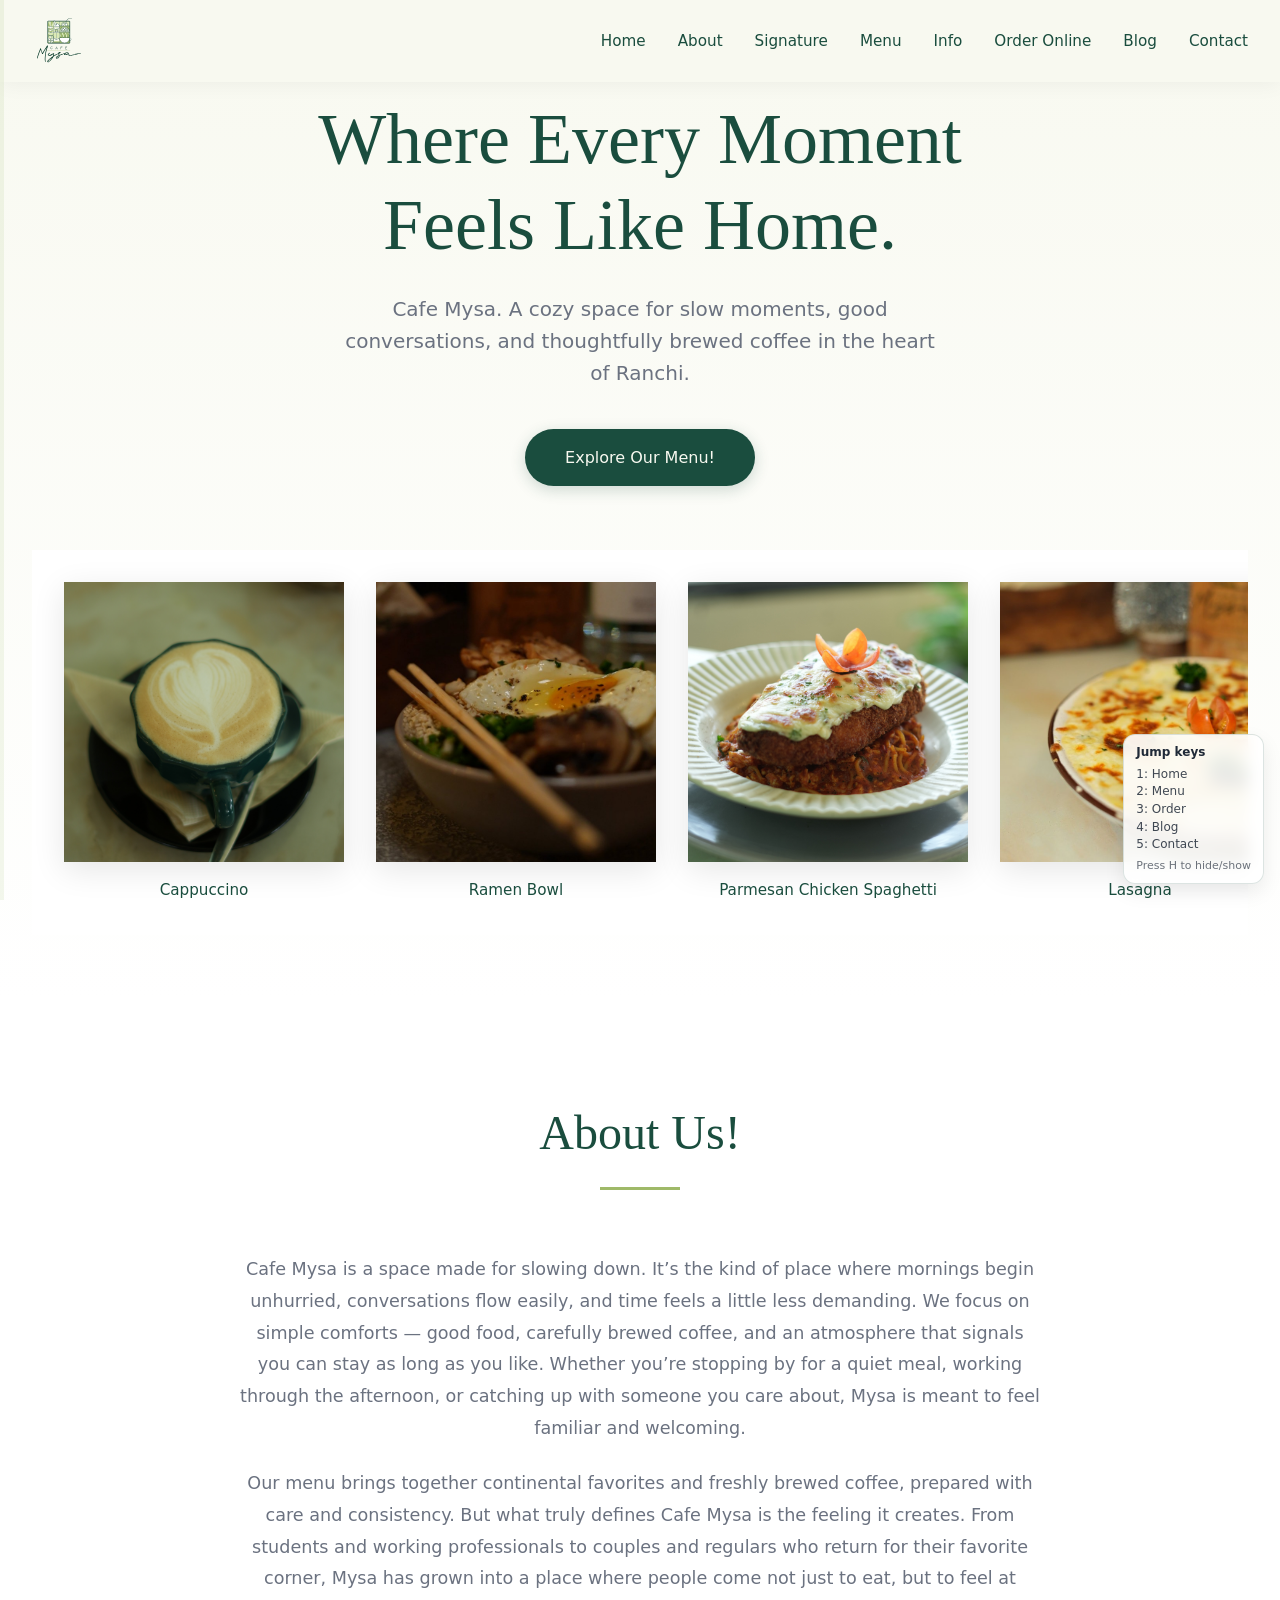
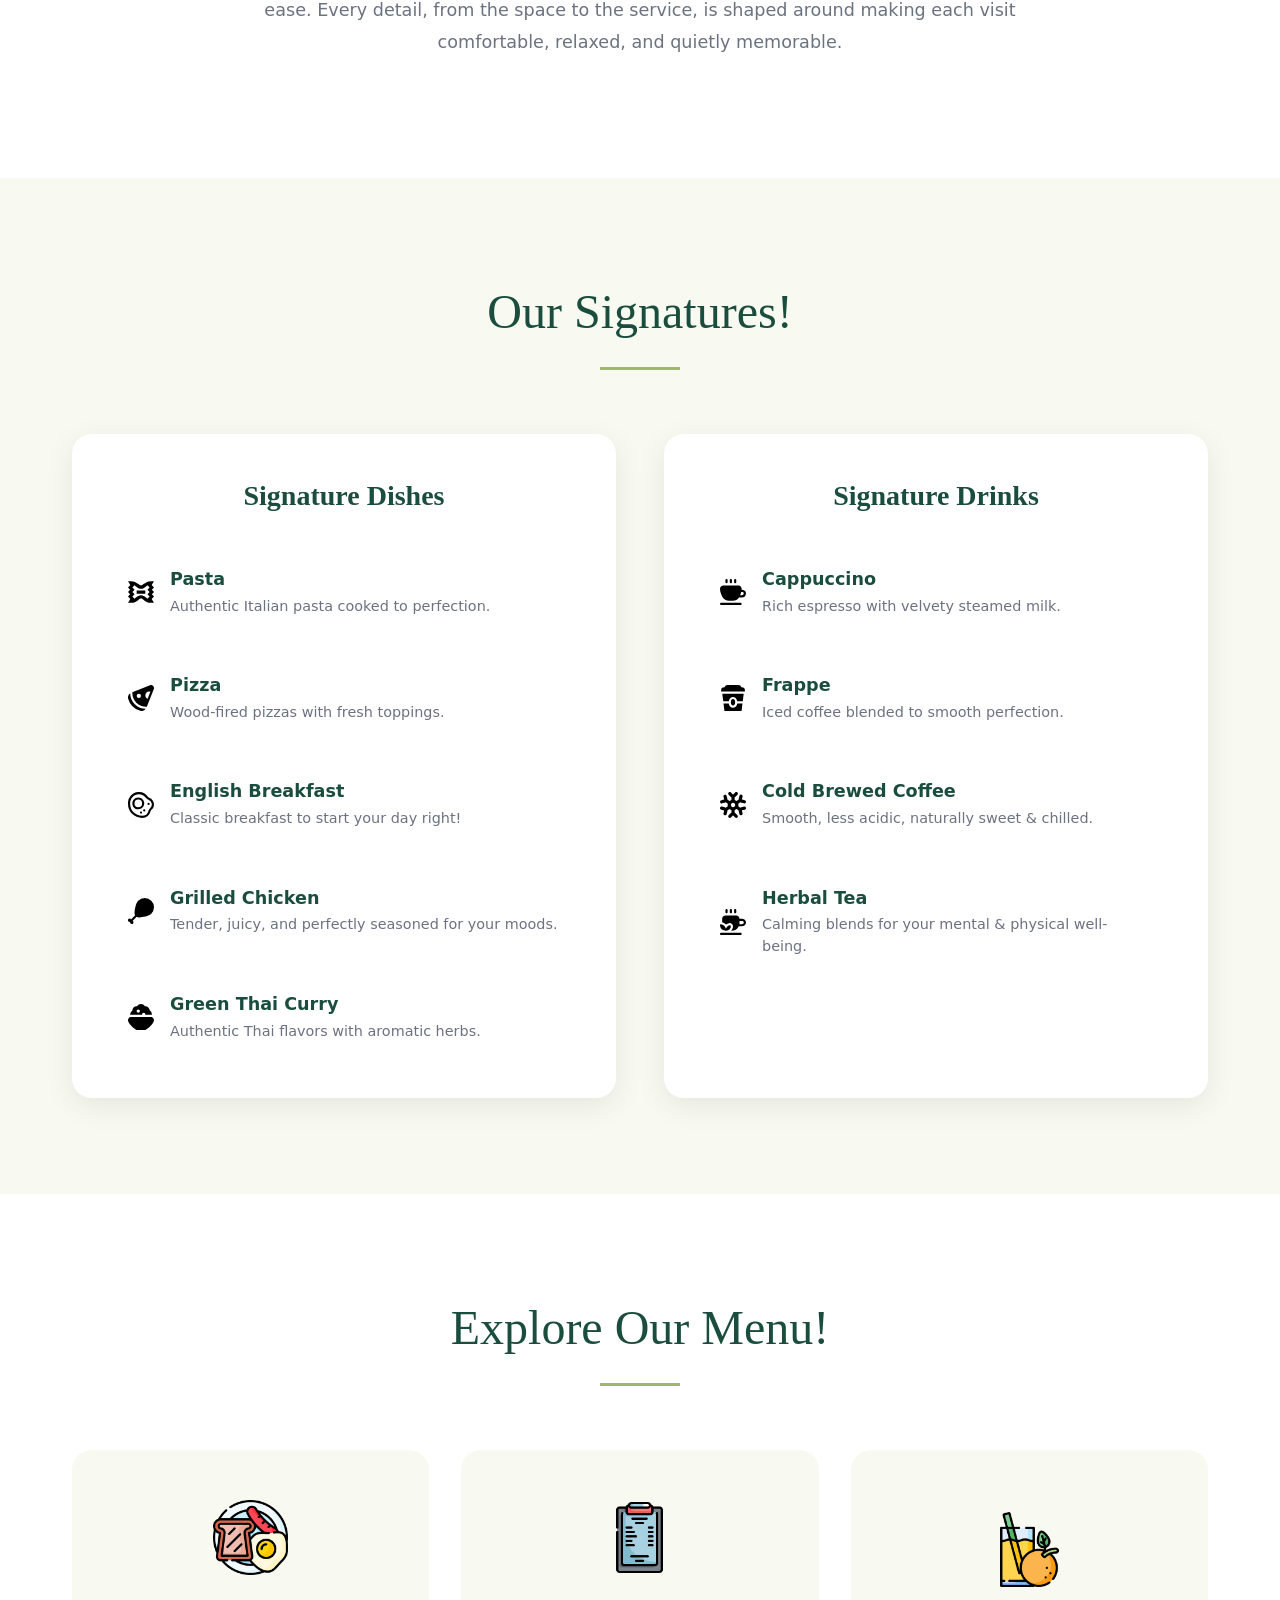
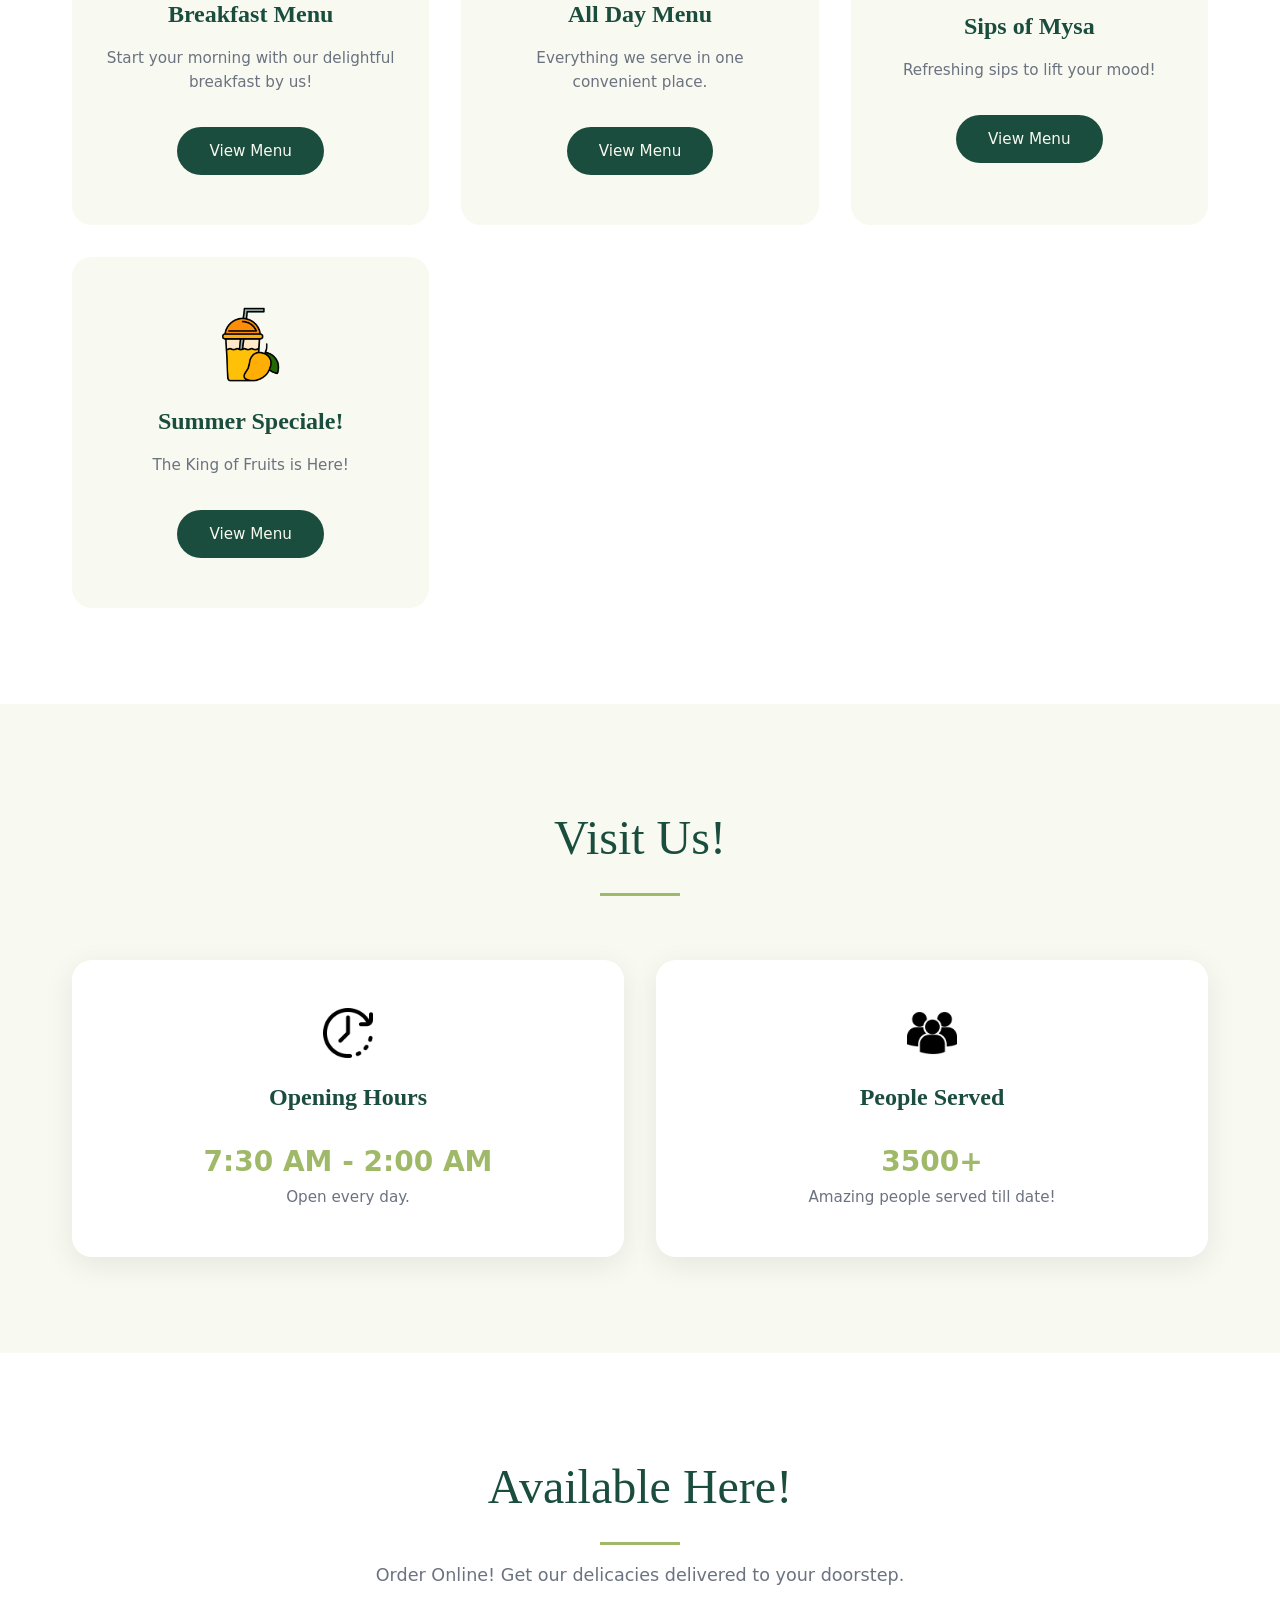
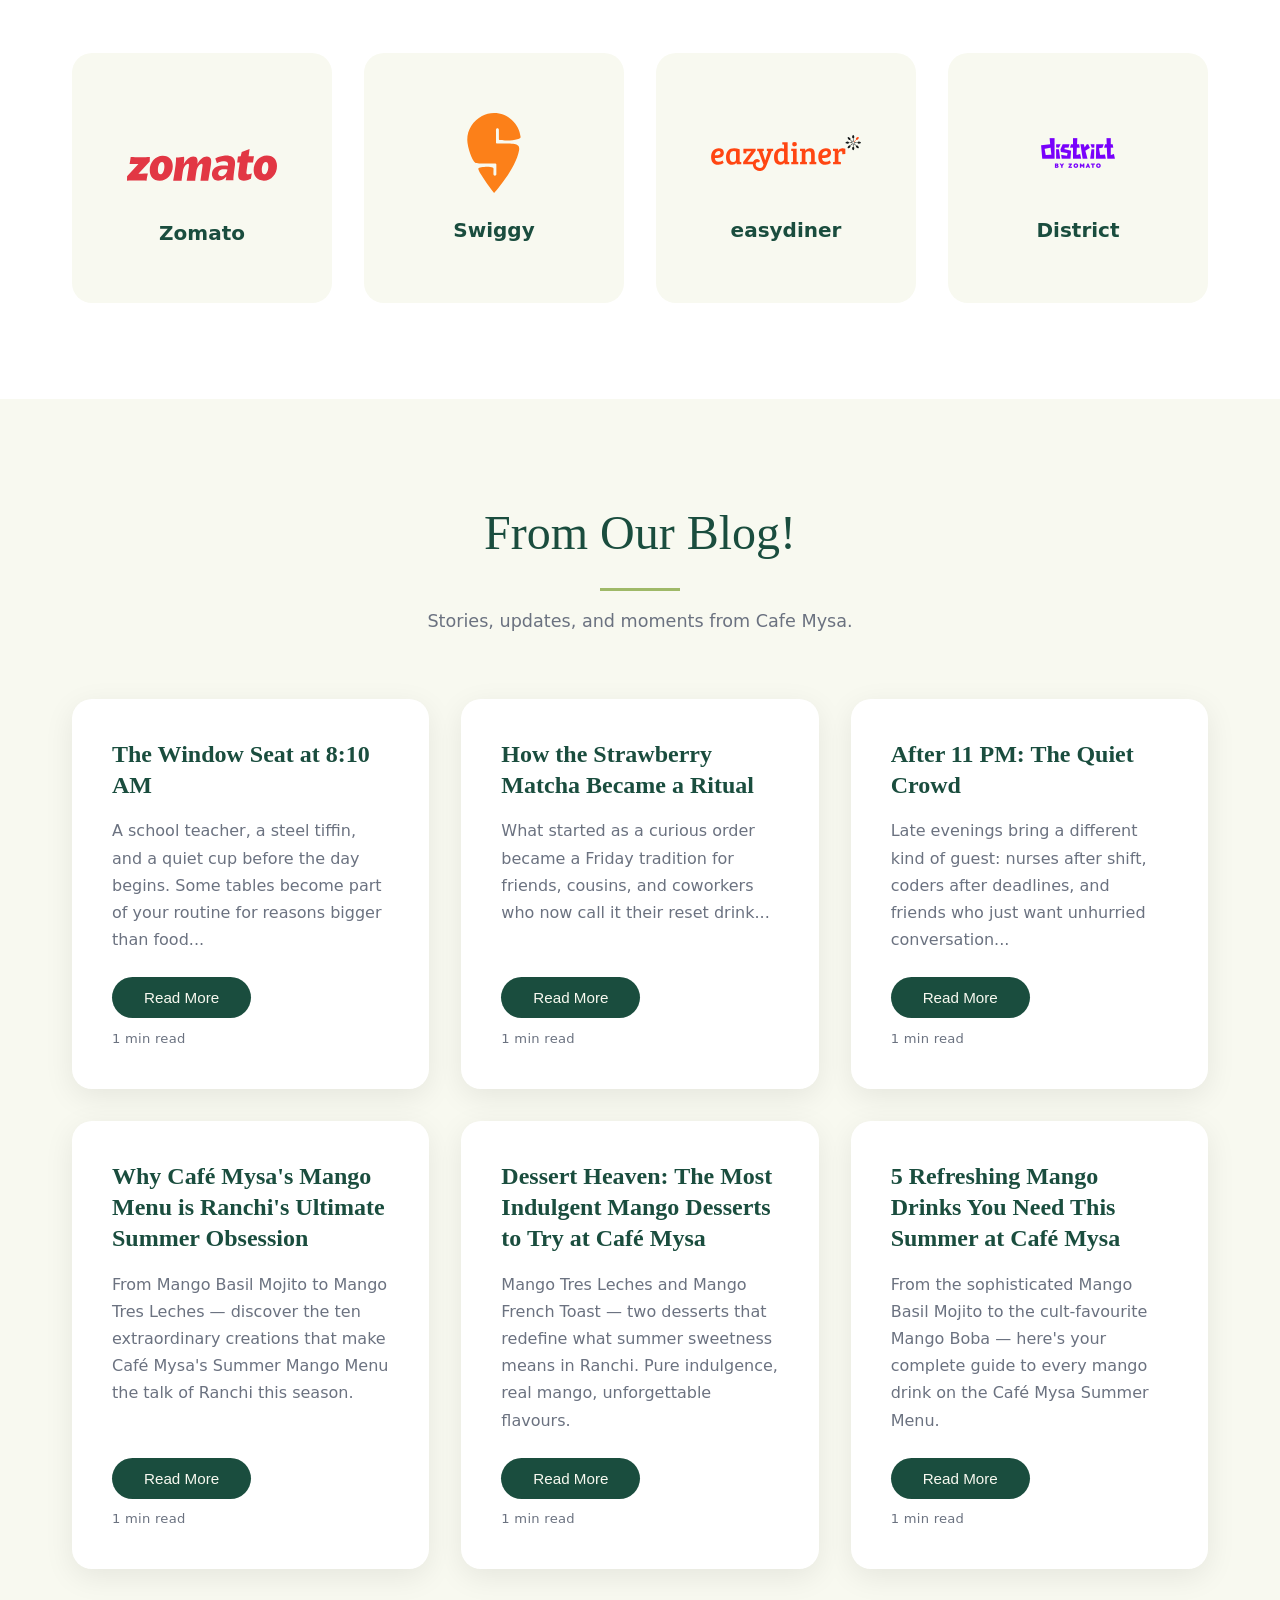
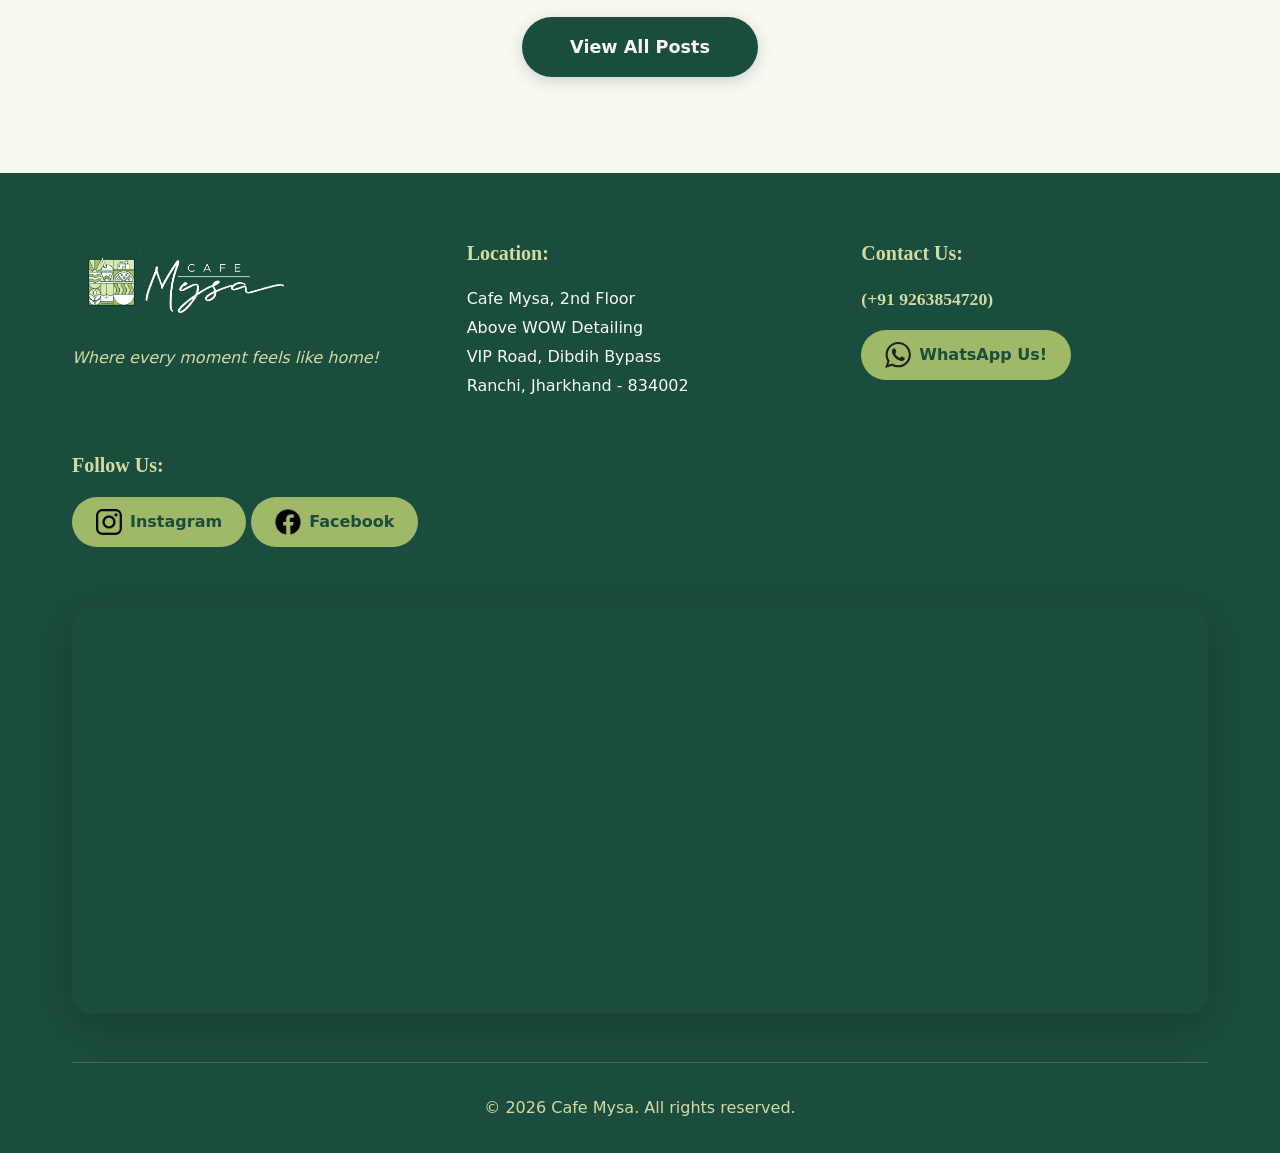
==== commit 2a838627: "Remove footer developer credits from site pages. Co-authored-by: Cursor <cursoragent@cursor.com>" ====
--- a/index.html
+++ b/index.html
@@ -1,5 +1,4 @@
 <!DOCTYPE html>
-<!-- Website designed and developed by Aniruddha Dey -->
 <html lang="en">
 <head>
     <meta charset="UTF-8">
@@ -550,7 +549,6 @@
             
             <div class="footer-bottom">
     <p>&copy; 2026 Cafe Mysa. All rights reserved.</p>
-   <p class="footer-credits">Made with 💌. Designed & Developed by <a href="https://www.linkedin.com/in/anirxddh/" target="_blank" rel="noopener" class="credit-link">Aniruddha Dey</a>.</p>
 </div>
         </div>
 
